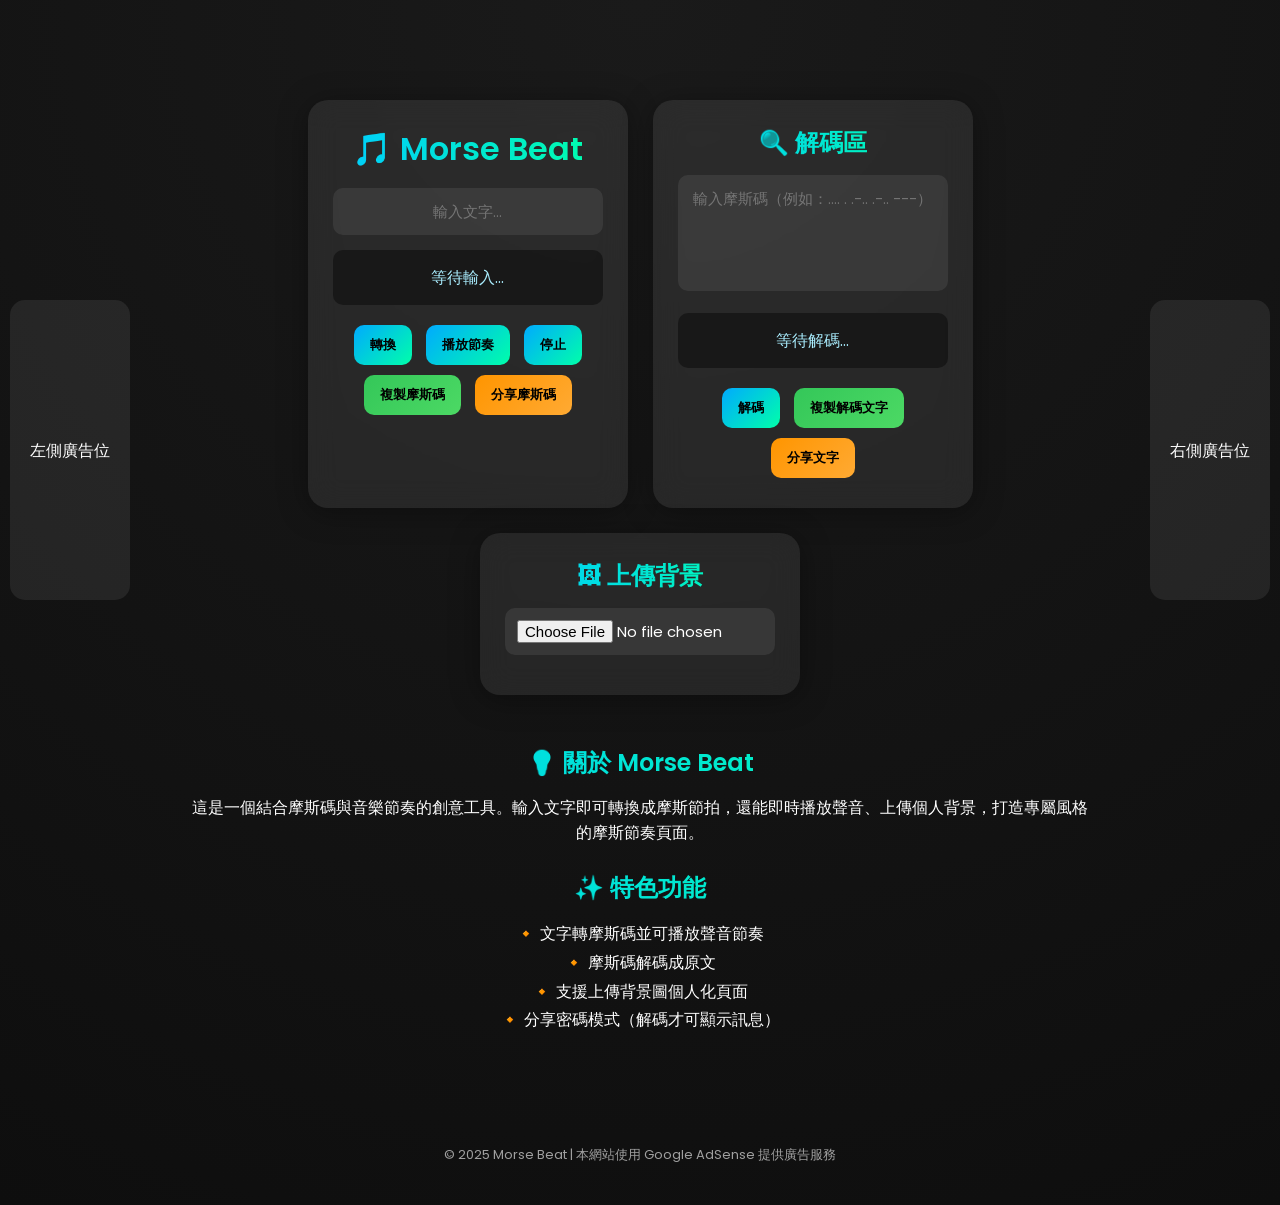
==== index.html @ 2b256ca4 "0026" ====
<!doctype html>
<html lang="zh-Hant">
<head>
<meta charset="utf-8">
<meta name="viewport" content="width=device-width, initial-scale=1">
<meta name="google-adsense-account" content="ca-pub-6741848109234929">
<title>Morse Beat｜摩斯節奏轉換器</title>

<!-- 社群分享預覽 -->
<meta property="og:title" content="Morse Beat｜摩斯節奏轉換器">
<meta property="og:description" content="將文字轉換成摩斯碼節奏，播放聲音並分享密碼訊息">
<meta property="og:url" content="https://morseonline.org/">
<meta property="og:type" content="website">

<!-- AdSense -->
<script async src="https://pagead2.googlesyndication.com/pagead/js/adsbygoogle.js?client=ca-pub-6741848109234929"
  crossorigin="anonymous"></script>

<style>
@import url("https://fonts.googleapis.com/css2?family=Poppins:wght@400;500;600&display=swap");
*{box-sizing:border-box;font-family:"Poppins",sans-serif;margin:0;padding:0;}
body{
  background:radial-gradient(circle at top,#1a1a1a,#0e0e0e);
  color:#fff;
  min-height:100vh;
  display:flex;
  flex-direction:column;
  align-items:center;
  padding-top:80px;
  overflow-x:hidden;
}
.ad-top,.ad-bottom{width:100%;text-align:center;margin:10px 0;}
.ad-left,.ad-right{
  position:fixed; top:50%; transform:translateY(-50%);
  width:120px; height:300px; text-align:center;
  background:rgba(255,255,255,0.08);
  border-radius:15px; display:flex;
  align-items:center; justify-content:center; z-index:1;
}
.ad-left{left:10px;} .ad-right{right:10px;}
.ad-popup{display:none!important;}
.container{
  max-width:1000px;
  display:flex;
  flex-wrap:wrap;
  justify-content:center;
  gap:25px;
  z-index:2;
  position:relative;
}
.card{
  background:rgba(255,255,255,0.08);
  border-radius:20px;
  backdrop-filter:blur(15px);
  box-shadow:0 4px 30px rgba(0,0,0,0.35);
  padding:25px;
  width:320px;
  text-align:center;
  transition:all 0.3s ease;
}
.card:hover{transform:translateY(-5px);}
h1,h2{
  font-weight:600;
  background:linear-gradient(90deg,#00ccff,#00ffaa);
  -webkit-background-clip:text;
  -webkit-text-fill-color:transparent;
  margin-bottom:15px;
}
input,textarea{
  width:100%; padding:12px;
  border-radius:10px; border:none; outline:none;
  font-size:15px; margin-bottom:15px;
  background:rgba(255,255,255,0.08); color:#fff;
  text-align:center; resize:none;
}
.output{
  background:rgba(0,0,0,0.4);
  border-radius:10px;
  padding:15px;
  min-height:50px;
  color:#aef;
  font-size:16px;
  margin-bottom:15px;
  word-break:break-word;
}
button{
  background:linear-gradient(135deg,#00aaff,#00ffaa);
  border:none; border-radius:10px;
  padding:10px 16px; color:#000; font-weight:600;
  margin:5px; cursor:pointer; transition:all .2s ease;
}
button:hover{transform:scale(1.05);}
.copy-btn { background: linear-gradient(135deg,#34C759,#4cd964);}
.copy-btn:hover{background: linear-gradient(135deg,#28a745,#34c759);}
.share-btn { background: linear-gradient(135deg,#ff9500,#ffaa33);}
.share-btn:hover{background: linear-gradient(135deg,#cc7a00,#ff9500);}
.flash { animation: flash 0.2s ease; }
@keyframes flash {0%{background-color:#00ffaa33;}100%{background-color:transparent;}}
.toast{
  position:fixed; bottom:60px; left:50%;
  transform:translateX(-50%) translateY(30px);
  background:rgba(255,255,255,0.15);
  border:1px solid rgba(255,255,255,0.1);
  backdrop-filter:blur(15px);
  color:#fff; padding:12px 25px;
  border-radius:25px; opacity:0; transition:all .4s ease; font-size:15px;
}
.toast.show{opacity:1; transform:translateX(-50%) translateY(0);}
.upload-card img{width:100%; margin-top:10px; border-radius:12px; display:none;}
@media(max-width:767px){.ad-left,.ad-right{display:none;}.card{width:90%;}.upload-card{order:-1;}}
@media(min-width:768px){.upload-card{order:3;}}
footer{font-size:13px;opacity:0.6;margin:40px 0;}

/* 分享彈窗 */
.modal {
  display: none; 
  position: fixed; 
  z-index: 9999; 
  left: 0; top: 0; 
  width: 100%; height: 100%; 
  overflow: auto; 
  background-color: rgba(0,0,0,0.6);
}
.modal-content {
  background: rgba(255,255,255,0.1);
  backdrop-filter: blur(15px);
  margin: 15% auto; 
  padding: 20px; 
  border-radius: 15px;
  width: 90%; max-width: 400px; 
  text-align: center; 
  color: #fff;
}
.modal-content button {
  margin: 10px 5px;
  padding: 10px 15px;
  border: none;
  border-radius: 10px;
  font-weight: 600;
  cursor: pointer;
}
#modalDecodeBtn { background: linear-gradient(135deg,#ff9500,#ffaa33); color:#000;}
#modalDecodeBtn:hover { background: linear-gradient(135deg,#cc7a00,#ff9500);}
#modalCloseBtn { background: linear-gradient(135deg,#aaa,#888); color:#000;}
#modalCloseBtn:hover { background: linear-gradient(135deg,#888,#555);}
</style>
</head>

<body>

<!-- 上方廣告 -->
<div class="ad-top">
  <ins class="adsbygoogle"
    style="display:block"
    data-ad-client="ca-pub-6741848109234929"
    data-ad-slot="1111111111"
    data-ad-format="auto"
    data-full-width-responsive="true"></ins>
</div>

<!-- 左右廣告 -->
<div class="ad-left">左側廣告位</div>
<div class="ad-right">右側廣告位</div>

<div class="container">

  <!-- 編碼區 -->
  <div class="card">
    <h1>🎵 Morse Beat</h1>
    <input type="text" id="textInput" placeholder="輸入文字..." />
    <div class="output" id="morseOutput">等待輸入...</div>
    <div>
      <button id="convertBtn">轉換</button>
      <button id="playBtn">播放節奏</button>
      <button id="stopBtn">停止</button>
      <button class="copy-btn" onclick="copyText('morseOutput')">複製摩斯碼</button>
      <button class="share-btn" onclick="shareText('morseOutput')">分享摩斯碼</button>
    </div>
  </div>

  <!-- 解碼區 -->
  <div class="card">
    <h2>🔍 解碼區</h2>
    <textarea id="decodeInput" rows="4" placeholder="輸入摩斯碼（例如：.... . .-.. .-.. ---）"></textarea>
    <div class="output" id="decodeOutput">等待解碼...</div>
    <div>
      <button id="decodeBtn">解碼</button>
      <button class="copy-btn" onclick="copyText('decodeOutput')">複製解碼文字</button>
      <button class="share-btn" onclick="shareText('decodeOutput')">分享文字</button>
    </div>
  </div>

  <!-- 上傳背景 -->
  <div class="card upload-card">
    <h2>🖼 上傳背景</h2>
    <input type="file" id="bgInput" accept="image/*" />
    <img id="preview">
  </div>

</div>

<section style="max-width:900px;text-align:center;margin:50px 20px;">
  <h2>💡 關於 Morse Beat</h2>
  <p>這是一個結合摩斯碼與音樂節奏的創意工具。輸入文字即可轉換成摩斯節拍，還能即時播放聲音、上傳個人背景，打造專屬風格的摩斯節奏頁面。</p>
  <br>
  <h2>✨ 特色功能</h2>
  <ul style="list-style:none;line-height:1.8;">
    <li>🔸 文字轉摩斯碼並可播放聲音節奏</li>
    <li>🔸 摩斯碼解碼成原文</li>
    <li>🔸 支援上傳背景圖個人化頁面</li>
    <li>🔸 分享密碼模式（解碼才可顯示訊息）</li>
  </ul>
</section>

<!-- 下方廣告 -->
<div class="ad-bottom">
  <ins class="adsbygoogle"
    style="display:block"
    data-ad-client="ca-pub-6741848109234929"
    data-ad-slot="2222222222"
    data-ad-format="auto"
    data-full-width-responsive="true"></ins>
</div>

<footer>© 2025 Morse Beat | 本網站使用 Google AdSense 提供廣告服務</footer>
<div id="toast" class="toast">✅ 已複製！</div>

<!-- 分享彈窗 -->
<div id="shareModal" class="modal">
  <div class="modal-content">
    <h2>📩 你收到了一則訊息！</h2>
    <p id="modalMessage">（摩斯碼訊息）</p>
    <button id="modalDecodeBtn">🔓 解碼訊息</button>
    <button id="modalCloseBtn">❌ 關閉</button>
  </div>
</div>

<script>
// ===== 摩斯碼邏輯 =====
const MORSE={A:".-",B:"-...",C:"-.-.",D:"-..",E:".",F:"..-.",G:"--.",H:"....",
I:"..",J:".---",K:"-.-",L:".-..",M:"--",N:"-.",O:"---",
P:".--.",Q:"--.-",R:".-.",S:"...",T:"-",U:"..-",V:"...-",W:".--",
X:"-..-",Y:"-.--",Z:"--..",
"1":".----","2":"..---","3":"...--","4":"....-","5":".....",
"6":"-....","7":"--...","8":"---..","9":"----.","0":"-----"," ":"/"};
const REVERSE=Object.fromEntries(Object.entries(MORSE).map(([k,v])=>[v,k]));

const textInput=document.getElementById("textInput"),
morseOutput=document.getElementById("morseOutput"),
convertBtn=document.getElementById("convertBtn"),
playBtn=document.getElementById("playBtn"),
stopBtn=document.getElementById("stopBtn"),
decodeInput=document.getElementById("decodeInput"),
decodeOutput=document.getElementById("decodeOutput"),
decodeBtn=document.getElementById("decodeBtn");

let audioCtx,playing=false;
function textToMorse(t){return t.toUpperCase().split("").map(c=>MORSE[c]||"").join(" ");}

function morseToText(m){
  return m.split(" / ").map(w=>w.split(" ").map(s=>REVERSE[s]||"").join("")).join(" ");
}

convertBtn.onclick=()=>{morseOutput.textContent=textToMorse(textInput.value.trim())||"（無效輸入）";};
decodeBtn.onclick=()=>{decodeOutput.textContent=morseToText(decodeInput.value.trim())||"（無效摩斯碼）";};

function playMorse(m){
  if(!m||playing)return;playing=true;
  audioCtx=new(window.AudioContext||window.webkitAudioContext)();
  const unit=0.15;let time=audioCtx.currentTime;
  m.split("").forEach(s=>{
    if(s==="."){beep(time,unit);flash();time+=unit*2;}
    else if(s==="-"){beep(time,unit*3);flash();time+=unit*4;}
    else if(s===" ")time+=unit*2;
    else if(s==="/")time+=unit*6;
  });
  setTimeout(()=>playing=false,(time-audioCtx.currentTime)*1000);
}
function beep(start,d){const o=audioCtx.createOscillator(),g=audioCtx.createGain();
  o.type="sine";o.frequency.setValueAtTime(600,audioCtx.currentTime);
  o.connect(g);g.connect(audioCtx.destination);
  o.start(start);o.stop(start+d);}
function flash(){morseOutput.classList.add("flash");setTimeout(()=>morseOutput.classList.remove("flash"),100);}

playBtn.onclick=()=>{const m=morseOutput.textContent.trim();if(m&&m!=="等待輸入...")playMorse(m);};
stopBtn.onclick=()=>{if(audioCtx)audioCtx.close();playing=false;};

// ===== 複製與分享（直接傳摩斯碼網址） =====
function copyText(id) {
  const t=document.getElementById(id).textContent.trim();
  if(!t||t.startsWith("等待"))return;
  navigator.clipboard.writeText(t);
  showToast("✅ 已複製！");
}

function shareText(id){
  const t=document.getElementById(id).textContent.trim();
  if(!t||t.startsWith("等待"))return;
  const url=location.origin+location.pathname+"?share="+encodeURIComponent(t);
  if(navigator.share){
    navigator.share({title:"Morse Beat",text:"🔒 你收到一段摩斯密碼",url});
  } else {
    prompt("複製這個驚喜連結：",url);
    showToast("🔗 已生成驚喜連結！");
  }
}

function showToast(msg){
  const toast=document.getElementById("toast");
  toast.textContent=msg;
  toast.classList.add("show");
  setTimeout(()=>toast.classList.remove("show"),1500);
}

// ===== 背景預覽 =====
document.getElementById("bgInput").addEventListener("change",e=>{
  const file=e.target.files[0];
  if(!file)return;
  const reader=new FileReader();
  reader.onload=ev=>{
    const img=document.getElementById("preview");
    img.src=ev.target.result;
    img.style.display="block";
  };
  reader.readAsDataURL(file);
});

// ===== URL 參數自動解碼（分享模式彈窗） =====
const params=new URLSearchParams(window.location.search);
if(params.has("share")){
  const shared=params.get("share");
  const modal=document.getElementById("shareModal");
  const modalMsg=document.getElementById("modalMessage");
  const modalDecodeBtn=document.getElementById("modalDecodeBtn");
  const modalCloseBtn=document.getElementById("modalCloseBtn");

  modalMsg.textContent="（你收到一段摩斯碼訊息）";
  modal.style.display="block";

  modalDecodeBtn.onclick=()=>{
    modalMsg.textContent=morseToText(shared)||"（無效摩斯碼）";
    modalDecodeBtn.style.display="none";
  };

  modalCloseBtn.onclick=()=>{ modal.style.display="none"; };
  window.onclick=(e)=>{ if(e.target==modal) modal.style.display="none"; };
}
</script>
</body>
</html>
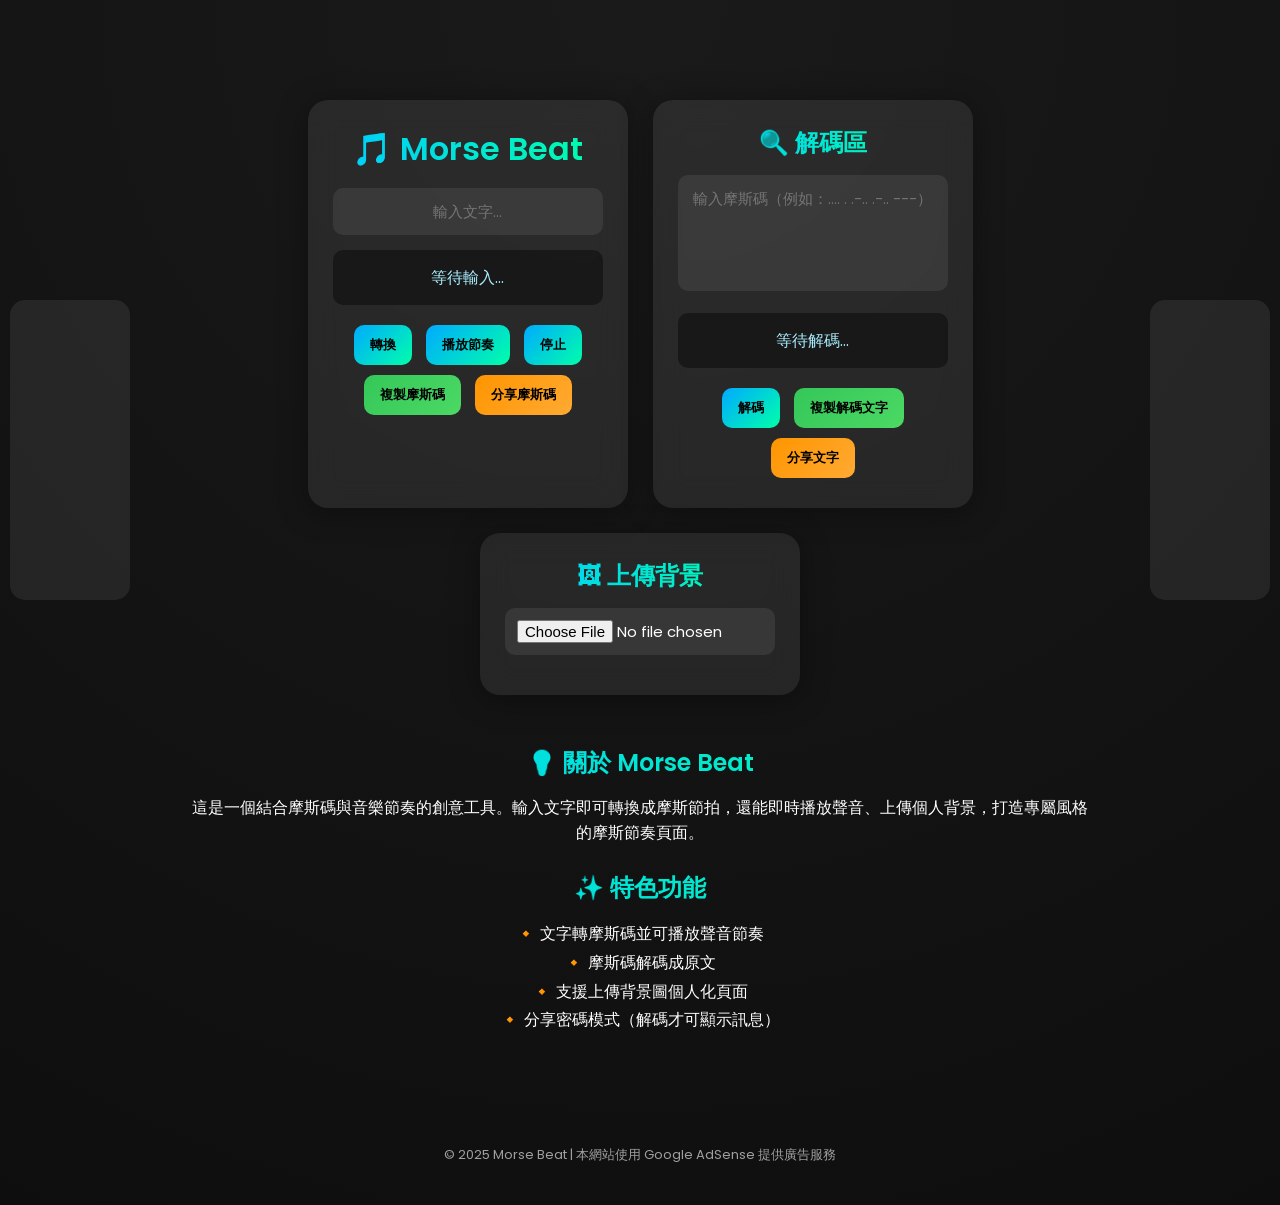
==== commit d96f13f4: "0027" ====
--- a/index.html
+++ b/index.html
@@ -159,8 +159,20 @@
 </div>
 
 <!-- 左右廣告 -->
-<div class="ad-left">左側廣告位</div>
-<div class="ad-right">右側廣告位</div>
+<div class="ad-left">
+  <ins class="adsbygoogle"
+    style="display:inline-block;width:120px;height:300px"
+    data-ad-client="ca-pub-6741848109234929"
+    data-ad-slot="3333333333"></ins>
+</div>
+
+<!-- 右側廣告 -->
+<div class="ad-right">
+  <ins class="adsbygoogle"
+    style="display:inline-block;width:120px;height:300px"
+    data-ad-client="ca-pub-6741848109234929"
+    data-ad-slot="4444444444"></ins>
+</div>
 
 <div class="container">
 
@@ -345,6 +357,9 @@
   modalCloseBtn.onclick=()=>{ modal.style.display="none"; };
   window.onclick=(e)=>{ if(e.target==modal) modal.style.display="none"; };
 }
+/*adsence reset*/
+(adsbygoogle = window.adsbygoogle || []).push({});
+
 </script>
 </body>
 </html>
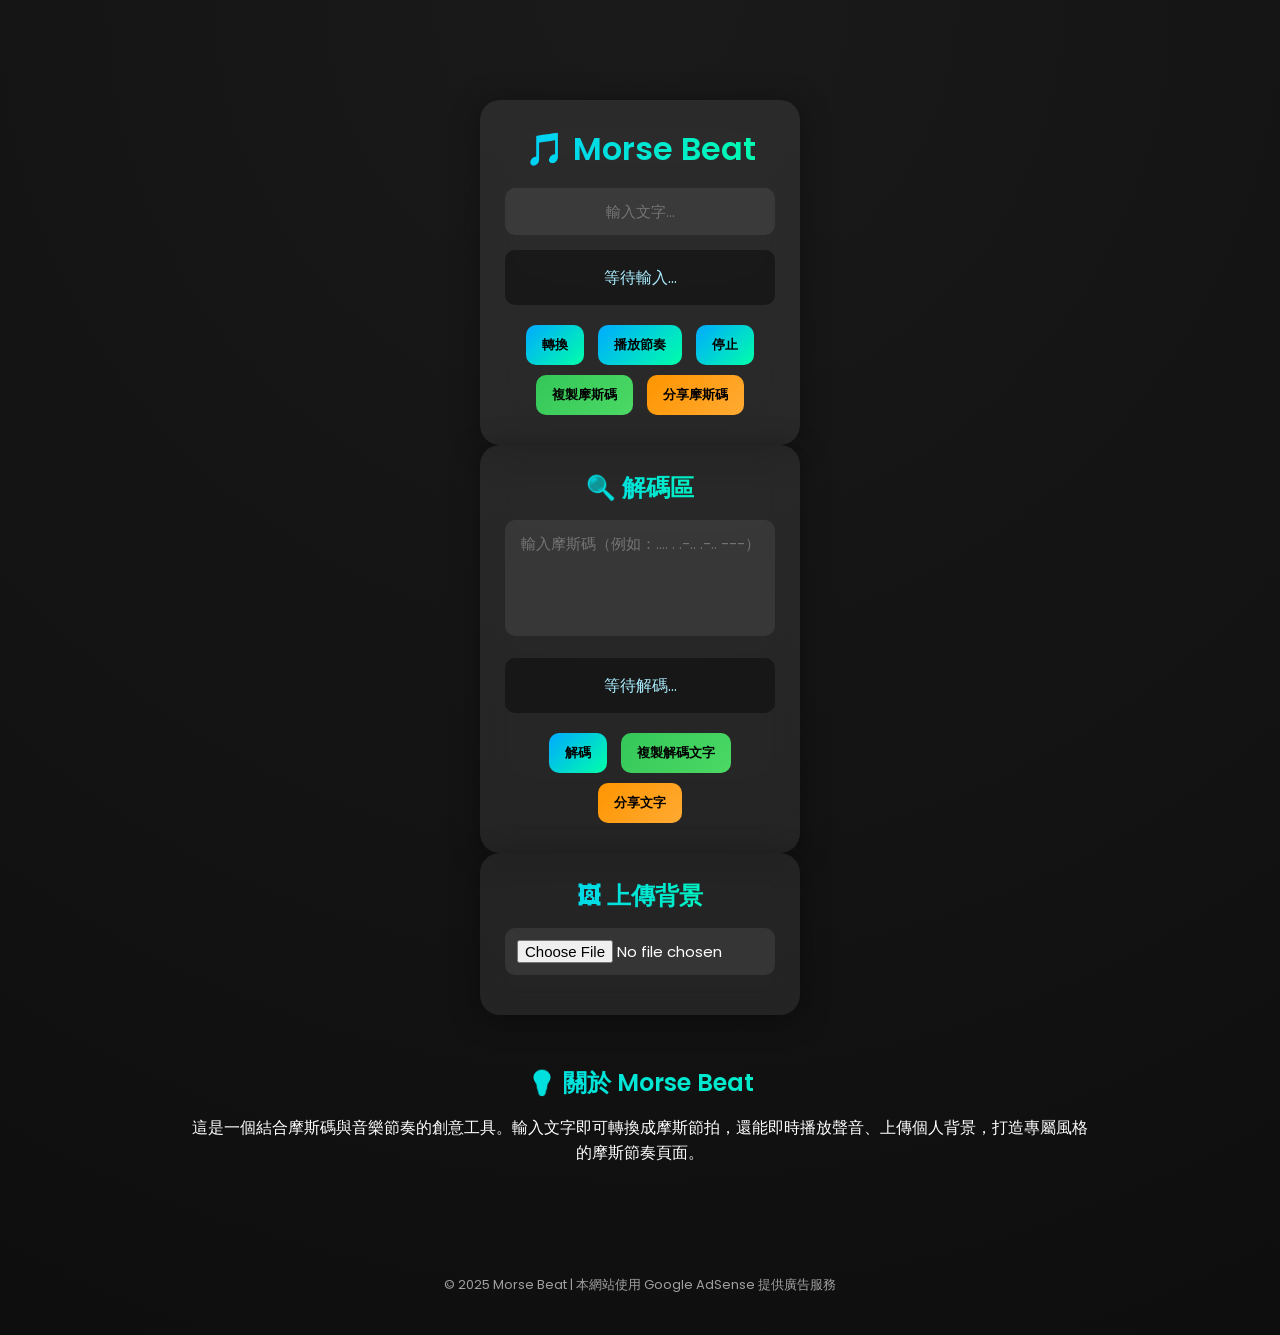
==== commit 75ef155c: "0028" ====
--- a/index.html
+++ b/index.html
@@ -20,7 +20,7 @@
 @import url("https://fonts.googleapis.com/css2?family=Poppins:wght@400;500;600&display=swap");
 *{box-sizing:border-box;font-family:"Poppins",sans-serif;margin:0;padding:0;}
 body{
-  background:radial-gradient(circle at top,#1a1a1a,#0e0e0e);
+  background: radial-gradient(circle at top,#1a1a1a,#0e0e0e);
   color:#fff;
   min-height:100vh;
   display:flex;
@@ -28,25 +28,15 @@
   align-items:center;
   padding-top:80px;
   overflow-x:hidden;
+  background-size: cover;
+  background-position: center;
+  transition: background 0.5s ease;
 }
 .ad-top,.ad-bottom{width:100%;text-align:center;margin:10px 0;}
 .ad-left,.ad-right{
   position:fixed; top:50%; transform:translateY(-50%);
   width:120px; height:300px; text-align:center;
-  background:rgba(255,255,255,0.08);
-  border-radius:15px; display:flex;
-  align-items:center; justify-content:center; z-index:1;
-}
-.ad-left{left:10px;} .ad-right{right:10px;}
-.ad-popup{display:none!important;}
-.container{
-  max-width:1000px;
-  display:flex;
-  flex-wrap:wrap;
-  justify-content:center;
-  gap:25px;
-  z-index:2;
-  position:relative;
+  z-index:1;
 }
 .card{
   background:rgba(255,255,255,0.08);
@@ -57,6 +47,7 @@
   width:320px;
   text-align:center;
   transition:all 0.3s ease;
+  z-index:2;
 }
 .card:hover{transform:translateY(-5px);}
 h1,h2{
@@ -107,42 +98,17 @@
 }
 .toast.show{opacity:1; transform:translateX(-50%) translateY(0);}
 .upload-card img{width:100%; margin-top:10px; border-radius:12px; display:none;}
+.modal{
+  position:fixed; top:0; left:0; width:100%; height:100%;
+  background:rgba(0,0,0,0.7); display:flex; justify-content:center; align-items:center;
+  z-index:999; display:none;
+}
+.modal-content{
+  background:#111; padding:30px; border-radius:20px; text-align:center; width:90%; max-width:400px;
+}
 @media(max-width:767px){.ad-left,.ad-right{display:none;}.card{width:90%;}.upload-card{order:-1;}}
 @media(min-width:768px){.upload-card{order:3;}}
 footer{font-size:13px;opacity:0.6;margin:40px 0;}
-
-/* 分享彈窗 */
-.modal {
-  display: none; 
-  position: fixed; 
-  z-index: 9999; 
-  left: 0; top: 0; 
-  width: 100%; height: 100%; 
-  overflow: auto; 
-  background-color: rgba(0,0,0,0.6);
-}
-.modal-content {
-  background: rgba(255,255,255,0.1);
-  backdrop-filter: blur(15px);
-  margin: 15% auto; 
-  padding: 20px; 
-  border-radius: 15px;
-  width: 90%; max-width: 400px; 
-  text-align: center; 
-  color: #fff;
-}
-.modal-content button {
-  margin: 10px 5px;
-  padding: 10px 15px;
-  border: none;
-  border-radius: 10px;
-  font-weight: 600;
-  cursor: pointer;
-}
-#modalDecodeBtn { background: linear-gradient(135deg,#ff9500,#ffaa33); color:#000;}
-#modalDecodeBtn:hover { background: linear-gradient(135deg,#cc7a00,#ff9500);}
-#modalCloseBtn { background: linear-gradient(135deg,#aaa,#888); color:#000;}
-#modalCloseBtn:hover { background: linear-gradient(135deg,#888,#555);}
 </style>
 </head>
 
@@ -165,8 +131,6 @@
     data-ad-client="ca-pub-6741848109234929"
     data-ad-slot="3333333333"></ins>
 </div>
-
-<!-- 右側廣告 -->
 <div class="ad-right">
   <ins class="adsbygoogle"
     style="display:inline-block;width:120px;height:300px"
@@ -214,14 +178,6 @@
 <section style="max-width:900px;text-align:center;margin:50px 20px;">
   <h2>💡 關於 Morse Beat</h2>
   <p>這是一個結合摩斯碼與音樂節奏的創意工具。輸入文字即可轉換成摩斯節拍，還能即時播放聲音、上傳個人背景，打造專屬風格的摩斯節奏頁面。</p>
-  <br>
-  <h2>✨ 特色功能</h2>
-  <ul style="list-style:none;line-height:1.8;">
-    <li>🔸 文字轉摩斯碼並可播放聲音節奏</li>
-    <li>🔸 摩斯碼解碼成原文</li>
-    <li>🔸 支援上傳背景圖個人化頁面</li>
-    <li>🔸 分享密碼模式（解碼才可顯示訊息）</li>
-  </ul>
 </section>
 
 <!-- 下方廣告 -->
@@ -237,13 +193,12 @@
 <footer>© 2025 Morse Beat | 本網站使用 Google AdSense 提供廣告服務</footer>
 <div id="toast" class="toast">✅ 已複製！</div>
 
-<!-- 分享彈窗 -->
+<!-- 分享解碼 Modal -->
 <div id="shareModal" class="modal">
   <div class="modal-content">
-    <h2>📩 你收到了一則訊息！</h2>
-    <p id="modalMessage">（摩斯碼訊息）</p>
-    <button id="modalDecodeBtn">🔓 解碼訊息</button>
-    <button id="modalCloseBtn">❌ 關閉</button>
+    <p>📩 你收到了一段訊息！</p>
+    <button id="modalDecodeBtn">解碼顯示內容</button>
+    <div id="modalDecodedOutput" class="output" style="margin-top:15px;">等待解碼...</div>
   </div>
 </div>
 
@@ -268,10 +223,7 @@
 
 let audioCtx,playing=false;
 function textToMorse(t){return t.toUpperCase().split("").map(c=>MORSE[c]||"").join(" ");}
-
-function morseToText(m){
-  return m.split(" / ").map(w=>w.split(" ").map(s=>REVERSE[s]||"").join("")).join(" ");
-}
+function morseToText(m){return m.split(" / ").map(w=>w.split(" ").map(s=>REVERSE[s]||"").join("")).join(" ");}
 
 convertBtn.onclick=()=>{morseOutput.textContent=textToMorse(textInput.value.trim())||"（無效輸入）";};
 decodeBtn.onclick=()=>{decodeOutput.textContent=morseToText(decodeInput.value.trim())||"（無效摩斯碼）";};
@@ -297,8 +249,8 @@
 playBtn.onclick=()=>{const m=morseOutput.textContent.trim();if(m&&m!=="等待輸入...")playMorse(m);};
 stopBtn.onclick=()=>{if(audioCtx)audioCtx.close();playing=false;};
 
-// ===== 複製與分享（直接傳摩斯碼網址） =====
-function copyText(id) {
+// ===== 複製與分享 =====
+function copyText(id){
   const t=document.getElementById(id).textContent.trim();
   if(!t||t.startsWith("等待"))return;
   navigator.clipboard.writeText(t);
@@ -310,9 +262,9 @@
   if(!t||t.startsWith("等待"))return;
   const url=location.origin+location.pathname+"?share="+encodeURIComponent(t);
   if(navigator.share){
-    navigator.share({title:"Morse Beat",text:"🔒 你收到一段摩斯密碼",url});
-  } else {
-    prompt("複製這個驚喜連結：",url);
+    navigator.share({title:"Morse Beat", text:"🔒 你收到一段摩斯密碼", url});
+  }else{
+    prompt("複製這個驚喜連結：", url);
     showToast("🔗 已生成驚喜連結！");
   }
 }
@@ -325,42 +277,30 @@
 }
 
 // ===== 背景預覽 =====
-document.getElementById("bgInput").addEventListener("change",e=>{
+document.getElementById("bgInput").addEventListener("change", e=>{
   const file=e.target.files[0];
   if(!file)return;
   const reader=new FileReader();
   reader.onload=ev=>{
-    const img=document.getElementById("preview");
-    img.src=ev.target.result;
-    img.style.display="block";
+    document.body.style.backgroundImage=`url(${ev.target.result})`;
   };
   reader.readAsDataURL(file);
 });
 
-// ===== URL 參數自動解碼（分享模式彈窗） =====
+// ===== URL 參數分享解碼 Modal =====
 const params=new URLSearchParams(window.location.search);
 if(params.has("share")){
   const shared=params.get("share");
   const modal=document.getElementById("shareModal");
-  const modalMsg=document.getElementById("modalMessage");
-  const modalDecodeBtn=document.getElementById("modalDecodeBtn");
-  const modalCloseBtn=document.getElementById("modalCloseBtn");
-
-  modalMsg.textContent="（你收到一段摩斯碼訊息）";
-  modal.style.display="block";
-
-  modalDecodeBtn.onclick=()=>{
-    modalMsg.textContent=morseToText(shared)||"（無效摩斯碼）";
-    modalDecodeBtn.style.display="none";
+  modal.style.display="flex";
+  const modalDecoded=document.getElementById("modalDecodedOutput");
+  const btn=document.getElementById("modalDecodeBtn");
+  btn.onclick=()=>{
+    modalDecoded.textContent=morseToText(shared)||"（無效摩斯碼）";
+    btn.disabled=true;
   };
-
-  modalCloseBtn.onclick=()=>{ modal.style.display="none"; };
-  window.onclick=(e)=>{ if(e.target==modal) modal.style.display="none"; };
-}
-/*adsence reset*/
-(adsbygoogle = window.adsbygoogle || []).push({});
-
+}
 </script>
+<script>(adsbygoogle = window.adsbygoogle || []).push({});</script>
 </body>
 </html>
-
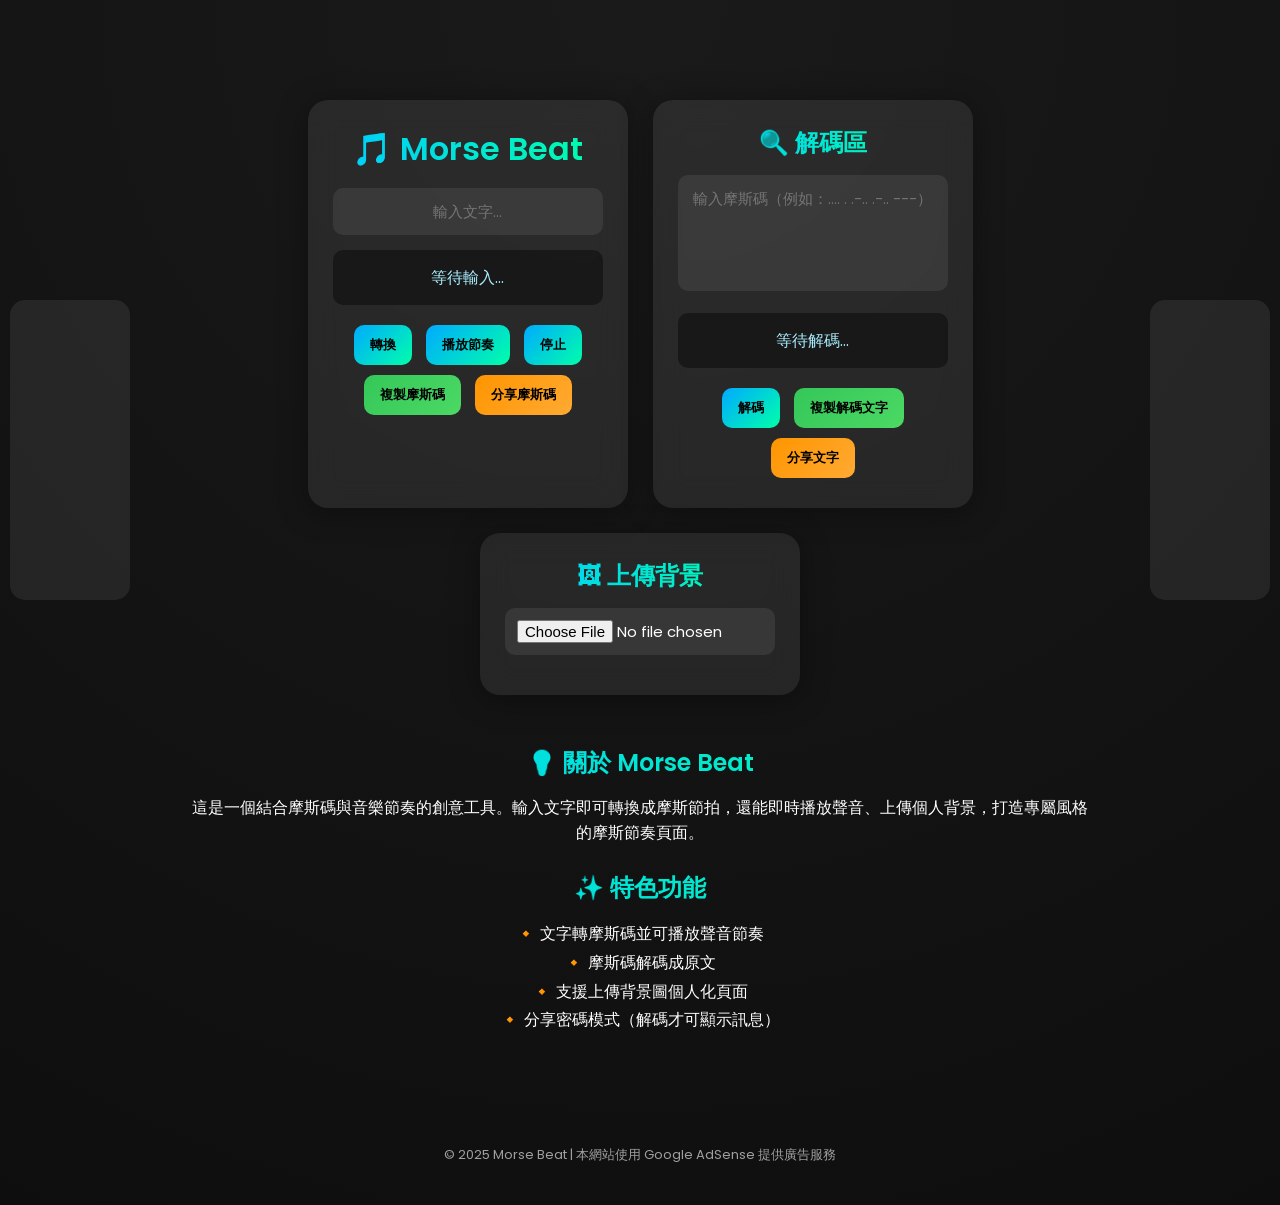
==== commit cfe29d55: "0029" ====
--- a/index.html
+++ b/index.html
@@ -13,14 +13,13 @@
 <meta property="og:type" content="website">
 
 <!-- AdSense -->
-<script async src="https://pagead2.googlesyndication.com/pagead/js/adsbygoogle.js?client=ca-pub-6741848109234929"
-  crossorigin="anonymous"></script>
+<script async src="https://pagead2.googlesyndication.com/pagead/js/adsbygoogle.js?client=ca-pub-6741848109234929" crossorigin="anonymous"></script>
 
 <style>
 @import url("https://fonts.googleapis.com/css2?family=Poppins:wght@400;500;600&display=swap");
 *{box-sizing:border-box;font-family:"Poppins",sans-serif;margin:0;padding:0;}
 body{
-  background: radial-gradient(circle at top,#1a1a1a,#0e0e0e);
+  background:radial-gradient(circle at top,#1a1a1a,#0e0e0e);
   color:#fff;
   min-height:100vh;
   display:flex;
@@ -28,15 +27,25 @@
   align-items:center;
   padding-top:80px;
   overflow-x:hidden;
-  background-size: cover;
-  background-position: center;
-  transition: background 0.5s ease;
 }
 .ad-top,.ad-bottom{width:100%;text-align:center;margin:10px 0;}
 .ad-left,.ad-right{
   position:fixed; top:50%; transform:translateY(-50%);
   width:120px; height:300px; text-align:center;
-  z-index:1;
+  background:rgba(255,255,255,0.08);
+  border-radius:15px; display:flex;
+  align-items:center; justify-content:center; z-index:1;
+}
+.ad-left{left:10px;} .ad-right{right:10px;}
+.ad-popup{display:none!important;}
+.container{
+  max-width:1000px;
+  display:flex;
+  flex-wrap:wrap;
+  justify-content:center;
+  gap:25px;
+  z-index:2;
+  position:relative;
 }
 .card{
   background:rgba(255,255,255,0.08);
@@ -47,7 +56,6 @@
   width:320px;
   text-align:center;
   transition:all 0.3s ease;
-  z-index:2;
 }
 .card:hover{transform:translateY(-5px);}
 h1,h2{
@@ -98,17 +106,13 @@
 }
 .toast.show{opacity:1; transform:translateX(-50%) translateY(0);}
 .upload-card img{width:100%; margin-top:10px; border-radius:12px; display:none;}
-.modal{
-  position:fixed; top:0; left:0; width:100%; height:100%;
-  background:rgba(0,0,0,0.7); display:flex; justify-content:center; align-items:center;
-  z-index:999; display:none;
-}
-.modal-content{
-  background:#111; padding:30px; border-radius:20px; text-align:center; width:90%; max-width:400px;
-}
 @media(max-width:767px){.ad-left,.ad-right{display:none;}.card{width:90%;}.upload-card{order:-1;}}
 @media(min-width:768px){.upload-card{order:3;}}
 footer{font-size:13px;opacity:0.6;margin:40px 0;}
+/* Modal */
+#shareModal{display:none;position:fixed;top:0;left:0;width:100%;height:100%;background:rgba(0,0,0,0.75);z-index:9999;justify-content:center;align-items:center;}
+#shareModal .modalContent{background:rgba(255,255,255,0.1);backdrop-filter:blur(15px);padding:30px;border-radius:20px;text-align:center;max-width:400px;width:90%;}
+#shareModal button{margin-top:10px;cursor:pointer;}
 </style>
 </head>
 
@@ -178,6 +182,14 @@
 <section style="max-width:900px;text-align:center;margin:50px 20px;">
   <h2>💡 關於 Morse Beat</h2>
   <p>這是一個結合摩斯碼與音樂節奏的創意工具。輸入文字即可轉換成摩斯節拍，還能即時播放聲音、上傳個人背景，打造專屬風格的摩斯節奏頁面。</p>
+  <br>
+  <h2>✨ 特色功能</h2>
+  <ul style="list-style:none;line-height:1.8;">
+    <li>🔸 文字轉摩斯碼並可播放聲音節奏</li>
+    <li>🔸 摩斯碼解碼成原文</li>
+    <li>🔸 支援上傳背景圖個人化頁面</li>
+    <li>🔸 分享密碼模式（解碼才可顯示訊息）</li>
+  </ul>
 </section>
 
 <!-- 下方廣告 -->
@@ -193,12 +205,14 @@
 <footer>© 2025 Morse Beat | 本網站使用 Google AdSense 提供廣告服務</footer>
 <div id="toast" class="toast">✅ 已複製！</div>
 
-<!-- 分享解碼 Modal -->
-<div id="shareModal" class="modal">
-  <div class="modal-content">
-    <p>📩 你收到了一段訊息！</p>
-    <button id="modalDecodeBtn">解碼顯示內容</button>
-    <div id="modalDecodedOutput" class="output" style="margin-top:15px;">等待解碼...</div>
+<!-- 分享 Modal -->
+<div id="shareModal">
+  <div class="modalContent">
+    <h2>📩 你收到一則訊息</h2>
+    <p id="modalMorse" style="word-break:break-word;color:#aef;margin:20px 0;">🔒 摩斯碼訊息</p>
+    <button id="decodeModalBtn" style="background:linear-gradient(135deg,#00aaff,#00ffaa);color:#000;font-weight:600;padding:10px 20px;border:none;border-radius:10px;">解碼</button>
+    <div id="modalDecoded" style="margin-top:15px;color:#fff;font-weight:600;"></div>
+    <button onclick="closeModal()" style="margin-top:20px;background:linear-gradient(135deg,#ff9500,#ffaa33);border:none;border-radius:10px;padding:8px 16px;color:#000;">關閉</button>
   </div>
 </div>
 
@@ -209,7 +223,7 @@
 P:".--.",Q:"--.-",R:".-.",S:"...",T:"-",U:"..-",V:"...-",W:".--",
 X:"-..-",Y:"-.--",Z:"--..",
 "1":".----","2":"..---","3":"...--","4":"....-","5":".....",
-"6":"-....","7":"--...","8":"---..","9":"----.","0":"-----"," ":"/"};
+"6":"-....","7":"--...","8":"---..","9":"----.","0":"-----"," ":"/"}; 
 const REVERSE=Object.fromEntries(Object.entries(MORSE).map(([k,v])=>[v,k]));
 
 const textInput=document.getElementById("textInput"),
@@ -245,62 +259,48 @@
   o.connect(g);g.connect(audioCtx.destination);
   o.start(start);o.stop(start+d);}
 function flash(){morseOutput.classList.add("flash");setTimeout(()=>morseOutput.classList.remove("flash"),100);}
-
 playBtn.onclick=()=>{const m=morseOutput.textContent.trim();if(m&&m!=="等待輸入...")playMorse(m);};
 stopBtn.onclick=()=>{if(audioCtx)audioCtx.close();playing=false;};
 
 // ===== 複製與分享 =====
-function copyText(id){
-  const t=document.getElementById(id).textContent.trim();
-  if(!t||t.startsWith("等待"))return;
-  navigator.clipboard.writeText(t);
-  showToast("✅ 已複製！");
-}
-
+function copyText(id){const t=document.getElementById(id).textContent.trim();if(!t||t.startsWith("等待"))return;navigator.clipboard.writeText(t);showToast("✅ 已複製！");}
 function shareText(id){
   const t=document.getElementById(id).textContent.trim();
   if(!t||t.startsWith("等待"))return;
-  const url=location.origin+location.pathname+"?share="+encodeURIComponent(t);
+  const url = location.origin + location.pathname + "?share=" + encodeURIComponent(t);
   if(navigator.share){
-    navigator.share({title:"Morse Beat", text:"🔒 你收到一段摩斯密碼", url});
-  }else{
-    prompt("複製這個驚喜連結：", url);
+    navigator.share({title:"Morse Beat",text:"🔒 你收到一段摩斯密碼",url});
+  } else {
+    prompt("複製這個驚喜連結：",url);
     showToast("🔗 已生成驚喜連結！");
   }
 }
 
-function showToast(msg){
-  const toast=document.getElementById("toast");
-  toast.textContent=msg;
-  toast.classList.add("show");
-  setTimeout(()=>toast.classList.remove("show"),1500);
-}
+// ===== Toast =====
+function showToast(msg){const toast=document.getElementById("toast");toast.textContent=msg;toast.classList.add("show");setTimeout(()=>toast.classList.remove("show"),1500);}
 
 // ===== 背景預覽 =====
-document.getElementById("bgInput").addEventListener("change", e=>{
-  const file=e.target.files[0];
-  if(!file)return;
+document.getElementById("bgInput").addEventListener("change",e=>{
+  const file=e.target.files[0];if(!file)return;
   const reader=new FileReader();
-  reader.onload=ev=>{
-    document.body.style.backgroundImage=`url(${ev.target.result})`;
-  };
+  reader.onload=ev=>{document.body.style.backgroundImage="url('"+ev.target.result+"')";document.body.style.backgroundSize="cover";document.body.style.backgroundPosition="center";};
   reader.readAsDataURL(file);
 });
 
-// ===== URL 參數分享解碼 Modal =====
-const params=new URLSearchParams(window.location.search);
+// ===== Modal =====
+function openModal(morse){document.getElementById("modalMorse").textContent=morse;document.getElementById("modalDecoded").textContent="";document.getElementById("shareModal").style.display="flex";}
+function closeModal(){document.getElementById("shareModal").style.display="none";}
+document.getElementById("decodeModalBtn").onclick = ()=>{
+  const morse = document.getElementById("modalMorse").textContent;
+  document.getElementById("modalDecoded").textContent = morseToText(morse) || "（無效摩斯碼）";
+}
+
+// ===== URL 自動解碼分享 =====
+const params = new URLSearchParams(window.location.search);
 if(params.has("share")){
-  const shared=params.get("share");
-  const modal=document.getElementById("shareModal");
-  modal.style.display="flex";
-  const modalDecoded=document.getElementById("modalDecodedOutput");
-  const btn=document.getElementById("modalDecodeBtn");
-  btn.onclick=()=>{
-    modalDecoded.textContent=morseToText(shared)||"（無效摩斯碼）";
-    btn.disabled=true;
-  };
+  const shared = params.get("share");
+  openModal(shared);
 }
 </script>
-<script>(adsbygoogle = window.adsbygoogle || []).push({});</script>
 </body>
 </html>
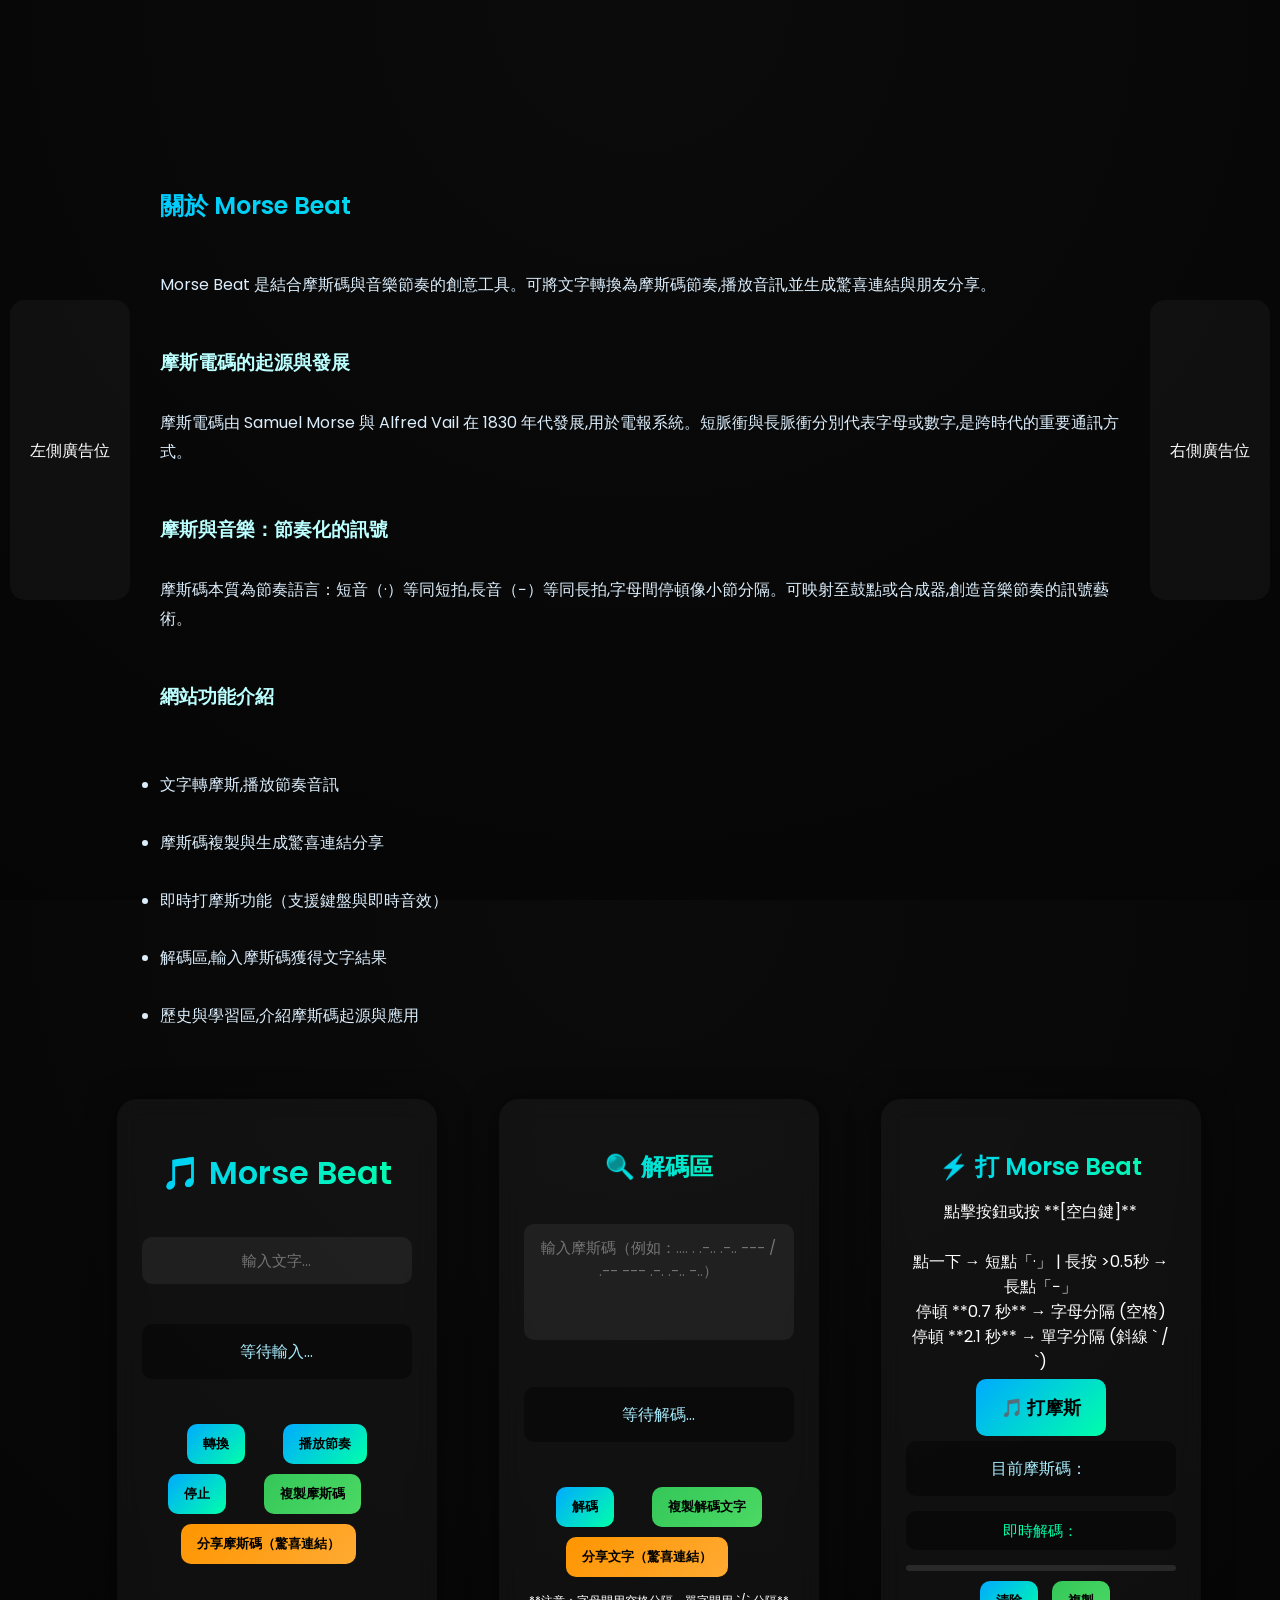
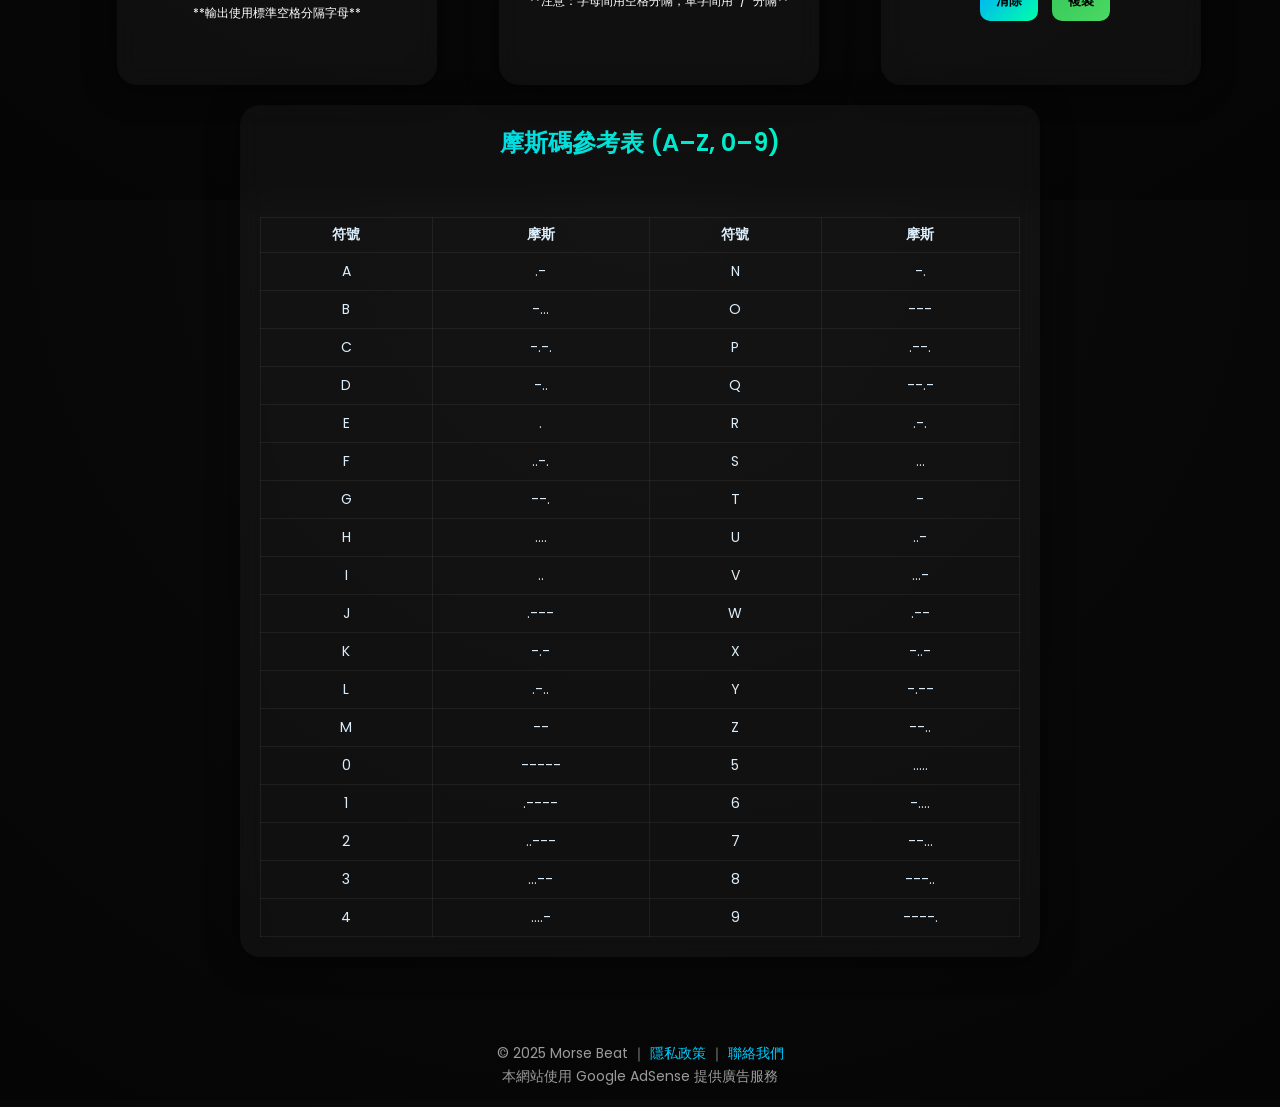
==== commit d6e47633: "0031" ====
--- a/index.html
+++ b/index.html
@@ -3,304 +3,576 @@
 <head>
 <meta charset="utf-8">
 <meta name="viewport" content="width=device-width, initial-scale=1">
-<meta name="google-adsense-account" content="ca-pub-6741848109234929">
-<title>Morse Beat｜摩斯節奏轉換器</title>
-
-<!-- 社群分享預覽 -->
-<meta property="og:title" content="Morse Beat｜摩斯節奏轉換器">
-<meta property="og:description" content="將文字轉換成摩斯碼節奏，播放聲音並分享密碼訊息">
-<meta property="og:url" content="https://morseonline.org/">
-<meta property="og:type" content="website">
-
-<!-- AdSense -->
+<meta name="description" content="Morse Beat：結合摩斯碼與音樂節奏的創意工具。輸入文字即可轉換成摩斯節拍，並可分享為驚喜連結（需按解碼才能顯示內容）。">
+<meta name="keywords" content="摩斯碼,Morse code,摩斯節奏,密碼工具,線上摩斯碼轉換器,訊號音樂">
+<title>Morse Beat</title>
+
 <script async src="https://pagead2.googlesyndication.com/pagead/js/adsbygoogle.js?client=ca-pub-6741848109234929" crossorigin="anonymous"></script>
 
 <style>
 @import url("https://fonts.googleapis.com/css2?family=Poppins:wght@400;500;600&display=swap");
-*{box-sizing:border-box;font-family:"Poppins",sans-serif;margin:0;padding:0;}
-body{
-  background:radial-gradient(circle at top,#1a1a1a,#0e0e0e);
-  color:#fff;
-  min-height:100vh;
-  display:flex;
-  flex-direction:column;
-  align-items:center;
-  padding-top:80px;
-  overflow-x:hidden;
-}
-.ad-top,.ad-bottom{width:100%;text-align:center;margin:10px 0;}
-.ad-left,.ad-right{
-  position:fixed; top:50%; transform:translateY(-50%);
-  width:120px; height:300px; text-align:center;
-  background:rgba(255,255,255,0.08);
-  border-radius:15px; display:flex;
-  align-items:center; justify-content:center; z-index:1;
-}
-.ad-left{left:10px;} .ad-right{right:10px;}
-.ad-popup{display:none!important;}
-.container{
-  max-width:1000px;
-  display:flex;
-  flex-wrap:wrap;
-  justify-content:center;
-  gap:25px;
-  z-index:2;
-  position:relative;
-}
-.card{
-  background:rgba(255,255,255,0.08);
-  border-radius:20px;
-  backdrop-filter:blur(15px);
-  box-shadow:0 4px 30px rgba(0,0,0,0.35);
-  padding:25px;
-  width:320px;
-  text-align:center;
-  transition:all 0.3s ease;
-}
-.card:hover{transform:translateY(-5px);}
-h1,h2{
-  font-weight:600;
-  background:linear-gradient(90deg,#00ccff,#00ffaa);
-  -webkit-background-clip:text;
-  -webkit-text-fill-color:transparent;
-  margin-bottom:15px;
-}
-input,textarea{
-  width:100%; padding:12px;
-  border-radius:10px; border:none; outline:none;
-  font-size:15px; margin-bottom:15px;
-  background:rgba(255,255,255,0.08); color:#fff;
-  text-align:center; resize:none;
-}
+*{box-sizing:border-box;font-family:"Poppins",sans-serif;margin:0;padding:0}
+html,body{height:100%}
+body{background:radial-gradient(circle at top,#0b0b0b,#050505);color:#fff;min-height:100vh;display:flex;flex-direction:column;align-items:center;padding-top:80px;overflow-x:hidden}
+
+/* 廣告 */
+.ad-top,.ad-bottom{width:100%;text-align:center;margin:10px 0}
+.ad-left,.ad-right{position:fixed;top:50%;transform:translateY(-50%);width:120px;height:300px;text-align:center;background:rgba(255,255,255,0.04);border-radius:15px;display:flex;align-items:center;justify-content:center;z-index:1}
+.ad-left{left:10px}
+.ad-right{right:10px}
+
+/* container */
+.container{max-width:1200px;display:flex;flex-wrap:wrap;justify-content:center;gap:25px;z-index:2;position:relative;padding:20px}
+.card{background:rgba(255,255,255,0.04);border-radius:20px;backdrop-filter:blur(12px);box-shadow:0 4px 30px rgba(0,0,0,0.5);padding:25px;width:320px;text-align:center;transition:all 0.3s ease}
+.card:hover{transform:translateY(-5px)}
+h1,h2{font-weight:600;background:linear-gradient(90deg,#00ccff,#00ffaa);-webkit-background-clip:text;-webkit-text-fill-color:transparent;margin-bottom:15px}
+input,textarea{width:100%;padding:12px;border-radius:10px;border:none;outline:none;font-size:15px;margin-bottom:15px;background:rgba(255,255,255,0.06);color:#fff;text-align:center;resize:none}
 .output{
-  background:rgba(0,0,0,0.4);
-  border-radius:10px;
-  padding:15px;
-  min-height:50px;
-  color:#aef;
-  font-size:16px;
-  margin-bottom:15px;
-  word-break:break-word;
-}
-button{
-  background:linear-gradient(135deg,#00aaff,#00ffaa);
-  border:none; border-radius:10px;
-  padding:10px 16px; color:#000; font-weight:600;
-  margin:5px; cursor:pointer; transition:all .2s ease;
-}
-button:hover{transform:scale(1.05);}
-.copy-btn { background: linear-gradient(135deg,#34C759,#4cd964);}
-.copy-btn:hover{background: linear-gradient(135deg,#28a745,#34c759);}
-.share-btn { background: linear-gradient(135deg,#ff9500,#ffaa33);}
-.share-btn:hover{background: linear-gradient(135deg,#cc7a00,#ff9500);}
-.flash { animation: flash 0.2s ease; }
-@keyframes flash {0%{background-color:#00ffaa33;}100%{background-color:transparent;}}
-.toast{
-  position:fixed; bottom:60px; left:50%;
-  transform:translateX(-50%) translateY(30px);
-  background:rgba(255,255,255,0.15);
-  border:1px solid rgba(255,255,255,0.1);
-  backdrop-filter:blur(15px);
-  color:#fff; padding:12px 25px;
-  border-radius:25px; opacity:0; transition:all .4s ease; font-size:15px;
-}
-.toast.show{opacity:1; transform:translateX(-50%) translateY(0);}
-.upload-card img{width:100%; margin-top:10px; border-radius:12px; display:none;}
-@media(max-width:767px){.ad-left,.ad-right{display:none;}.card{width:90%;}.upload-card{order:-1;}}
-@media(min-width:768px){.upload-card{order:3;}}
-footer{font-size:13px;opacity:0.6;margin:40px 0;}
-/* Modal */
-#shareModal{display:none;position:fixed;top:0;left:0;width:100%;height:100%;background:rgba(0,0,0,0.75);z-index:9999;justify-content:center;align-items:center;}
-#shareModal .modalContent{background:rgba(255,255,255,0.1);backdrop-filter:blur(15px);padding:30px;border-radius:20px;text-align:center;max-width:400px;width:90%;}
-#shareModal button{margin-top:10px;cursor:pointer;}
+    background:rgba(0,0,0,0.45);
+    border-radius:10px;
+    padding:15px;
+    min-height:50px;
+    color:#aef;
+    font-size:16px;
+    margin-bottom:15px;
+    word-break:break-word;
+    /* FIX: 確保空格被正確顯示 */
+    white-space: pre-wrap; 
+}
+button{background:linear-gradient(135deg,#00aaff,#00ffaa);border:none;border-radius:10px;padding:10px 16px;color:#000;font-weight:600;margin:5px;cursor:pointer;transition:all .2s ease}
+button:hover{transform:scale(1.05)}
+.copy-btn{background:linear-gradient(135deg,#34C759,#4cd964)}
+.share-btn{background:linear-gradient(135deg,#ff9500,#ffaa33)}
+.flash{animation: flash 0.2s ease}
+@keyframes flash{0%{background-color:#00ffaa33}100%{background-color:transparent}}
+
+.toast{position:fixed;bottom:60px;left:50%;transform:translateX(-50%) translateY(30px);background:rgba(255,255,255,0.12);border:1px solid rgba(255,255,255,0.06);backdrop-filter:blur(15px);color:#fff;padding:12px 25px;border-radius:25px;opacity:0;transition:all .4s ease;font-size:15px}
+.toast.show{opacity:1;transform:translateX(-50%) translateY(0)}
+
+/* 摩斯輸入按鈕 */
+#beatBtn{padding:15px 25px;font-size:18px;}
+/* 優化：按鈕按下的即時反饋 */
+#beatBtn.active{
+    background: linear-gradient(135deg, #00ffaa, #00aaff); /* 反轉漸層 */
+    transform: scale(0.95);
+}
+
+/* New Timer Progress Bar Styles */
+#timerProgressContainer {
+    height: 6px;
+    background: rgba(255, 255, 255, 0.1);
+    border-radius: 3px;
+    margin-top: 15px;
+    margin-bottom: 5px;
+    overflow: hidden;
+}
+#timerProgressBar {
+    width: 0;
+    height: 100%;
+    background: linear-gradient(90deg, #00ffaa, #00aaff);
+    border-radius: 3px;
+    /* transition property will be set/unset via JS to control the animation */
+}
+#timerProgressBar.active {
+    width: 100%;
+    transition: width 2.1s linear; /* Total duration of word separator (3 x 0.7s) */
+}
+
+/* 內容區 */
+.content{max-width:1000px;padding:20px;margin-top:10px;color:#dceefc;line-height:1.8;z-index:2}
+.content h3{color:#bff; margin-top:18px}
+.morse-table{width:100%;border-collapse:collapse;margin-top:12px}
+.morse-table td,.morse-table th{border:1px solid rgba(255,255,255,0.06);padding:8px;text-align:center;font-size:14px;color:#dceefc}
+
+/* 摩斯表格卡片樣式 */
+#morse-table-card {
+    width: 100%;
+    max-width: 800px; /* 讓表格卡片更寬 */
+    padding: 20px;
+}
+#morse-table-card h2 {
+    text-align: center;
+    margin-bottom: 20px;
+}
+#morse-table-card .morse-table {
+    width: 100%;
+}
+
+/* Footer 樣式調整 */
+footer{
+    color: rgba(255, 255, 255, 0.6);
+    font-size: 14px;
+    padding: 20px;
+    text-align: center;
+    line-height: 1.6;
+    margin-top: 20px;
+}
+footer a{
+    color: #00ccff;
+    text-decoration: none;
+    transition: color 0.3s;
+}
+footer a:hover{
+    color: #00ffaa;
+}
+
+/* 手機版單欄 */
+@media(max-width:767px){
+  .ad-left,.ad-right{display:none}
+  .card{width:90%}
+}
 </style>
 </head>
-
 <body>
 
-<!-- 上方廣告 -->
 <div class="ad-top">
-  <ins class="adsbygoogle"
-    style="display:block"
-    data-ad-client="ca-pub-6741848109234929"
-    data-ad-slot="1111111111"
-    data-ad-format="auto"
-    data-full-width-responsive="true"></ins>
+  <ins class="adsbygoogle"
+       style="display:block"
+       data-ad-client="ca-pub-6741848109234929"
+       data-ad-slot="1111111111"
+       data-ad-format="auto"
+       data-full-width-responsive="true"></ins>
+  <script>(adsbygoogle = window.adsbygoogle || []).push({});</script>
 </div>
 
-<!-- 左右廣告 -->
-<div class="ad-left">
-  <ins class="adsbygoogle"
-    style="display:inline-block;width:120px;height:300px"
-    data-ad-client="ca-pub-6741848109234929"
-    data-ad-slot="3333333333"></ins>
+<div class="ad-left">左側廣告位</div>
+<div class="ad-right">右側廣告位</div>
+
+<div class="content">
+  <h2>關於 Morse Beat</h2>
+  <p>Morse Beat 是結合摩斯碼與音樂節奏的創意工具。可將文字轉換為摩斯碼節奏,播放音訊,並生成驚喜連結與朋友分享。</p>
+  <h3>摩斯電碼的起源與發展</h3>
+  <p>摩斯電碼由 Samuel Morse 與 Alfred Vail 在 1830 年代發展,用於電報系統。短脈衝與長脈衝分別代表字母或數字,是跨時代的重要通訊方式。</p>
+  <h3>摩斯與音樂：節奏化的訊號</h3>
+  <p>摩斯碼本質為節奏語言：短音（·）等同短拍,長音（−）等同長拍,字母間停頓像小節分隔。可映射至鼓點或合成器,創造音樂節奏的訊號藝術。</p>
+  <h3>網站功能介紹</h3>
+  <ul>
+    <li>文字轉摩斯,播放節奏音訊</li>
+    <li>摩斯碼複製與生成驚喜連結分享</li>
+    <li>即時打摩斯功能（支援鍵盤與即時音效）</li>
+    <li>解碼區,輸入摩斯碼獲得文字結果</li>
+    <li>歷史與學習區,介紹摩斯碼起源與應用</li>
+  </ul>
 </div>
-<div class="ad-right">
-  <ins class="adsbygoogle"
-    style="display:inline-block;width:120px;height:300px"
-    data-ad-client="ca-pub-6741848109234929"
-    data-ad-slot="4444444444"></ins>
+
+<div class="container">
+    <div class="card">
+    <h1>🎵 Morse Beat</h1>
+    <input type="text" id="textInput" placeholder="輸入文字..." />
+    <div class="output" id="morseOutput">等待輸入...</div>
+    <div>
+      <button id="convertBtn">轉換</button>
+      <button id="playBtn">播放節奏</button>
+      <button id="stopBtn">停止</button>
+      <button class="copy-btn" onclick="copyText('morseOutput')">複製摩斯碼</button>
+      <button class="share-btn" onclick="shareUrl('morseOutput')">分享摩斯碼（驚喜連結）</button>
+    </div>
+    <p style="font-size:12px;margin-top:10px;">**輸出使用標準空格分隔字母**</p>
+  </div>
+
+    <div class="card">
+    <h2>🔍 解碼區</h2>
+    <textarea id="decodeInput" rows="4" placeholder="輸入摩斯碼（例如：.... . .-.. .-.. --- / .-- --- .-. .-.. -..）"></textarea>
+    <div class="output" id="decodeOutput">等待解碼...</div>
+    <div>
+      <button id="decodeBtn">解碼</button>
+      <button class="copy-btn" onclick="copyText('decodeOutput')">複製解碼文字</button>
+      <button class="share-btn" onclick="shareUrl('decodeOutput', true)">分享文字（驚喜連結）</button>
+      <p style="font-size:12px;margin-top:10px;">**注意：字母間用空格分隔，單字間用 `/` 分隔**</p>
+    </div>
+  </div>
+
+    <div class="card">
+    <h2>⚡ 打 Morse Beat</h2>
+    <p>點擊按鈕或按 **[空白鍵]**</p>
+    <p>點一下 → 短點「·」 | 長按 >0.5秒 → 長點「−」</p>
+    <p>停頓 **0.7 秒** → 字母分隔 (空格)</p>
+    <p>停頓 **2.1 秒** → 單字分隔 (斜線 ` / `)</p>
+    <button id="beatBtn">🎵 打摩斯</button>
+    <div class="output" id="liveMorse">目前摩斯碼： </div>
+    
+    <div class="output" id="liveDecode" style="min-height: 25px; color: #00ffaa; font-size: 15px; padding: 8px;">即時解碼：</div> 
+
+    <div id="timerProgressContainer">
+        <div id="timerProgressBar"></div>
+    </div>
+
+    <button onclick="clearLiveMorse()">清除</button>
+    <button class="copy-btn" onclick="copyLiveMorse()">複製</button>
+  </div>
 </div>
 
-<div class="container">
-
-  <!-- 編碼區 -->
-  <div class="card">
-    <h1>🎵 Morse Beat</h1>
-    <input type="text" id="textInput" placeholder="輸入文字..." />
-    <div class="output" id="morseOutput">等待輸入...</div>
-    <div>
-      <button id="convertBtn">轉換</button>
-      <button id="playBtn">播放節奏</button>
-      <button id="stopBtn">停止</button>
-      <button class="copy-btn" onclick="copyText('morseOutput')">複製摩斯碼</button>
-      <button class="share-btn" onclick="shareText('morseOutput')">分享摩斯碼</button>
-    </div>
-  </div>
-
-  <!-- 解碼區 -->
-  <div class="card">
-    <h2>🔍 解碼區</h2>
-    <textarea id="decodeInput" rows="4" placeholder="輸入摩斯碼（例如：.... . .-.. .-.. ---）"></textarea>
-    <div class="output" id="decodeOutput">等待解碼...</div>
-    <div>
-      <button id="decodeBtn">解碼</button>
-      <button class="copy-btn" onclick="copyText('decodeOutput')">複製解碼文字</button>
-      <button class="share-btn" onclick="shareText('decodeOutput')">分享文字</button>
-    </div>
-  </div>
-
-  <!-- 上傳背景 -->
-  <div class="card upload-card">
-    <h2>🖼 上傳背景</h2>
-    <input type="file" id="bgInput" accept="image/*" />
-    <img id="preview">
-  </div>
-
+<div class="card" id="morse-table-card">
+  <h2>摩斯碼參考表 (A–Z, 0–9)</h2>
+  <table class="morse-table">
+    <thead><tr><th>符號</th><th>摩斯</th><th>符號</th><th>摩斯</th></tr></thead>
+    <tbody>
+      <tr><td>A</td><td>.-</td><td>N</td><td>-.</td></tr>
+      <tr><td>B</td><td>-...</td><td>O</td><td>---</td></tr>
+      <tr><td>C</td><td>-.-.</td><td>P</td><td>.--.</td></tr>
+      <tr><td>D</td><td>-..</td><td>Q</td><td>--.-</td></tr>
+      <tr><td>E</td><td>.</td><td>R</td><td>.-.</td></tr>
+      <tr><td>F</td><td>..-.</td><td>S</td><td>...</td></tr>
+      <tr><td>G</td><td>--.</td><td>T</td><td>-</td></tr>
+      <tr><td>H</td><td>....</td><td>U</td><td>..-</td></tr>
+      <tr><td>I</td><td>..</td><td>V</td><td>...-</td></tr>
+      <tr><td>J</td><td>.---</td><td>W</td><td>.--</td></tr>
+      <tr><td>K</td><td>-.-</td><td>X</td><td>-..-</td></tr>
+      <tr><td>L</td><td>.-..</td><td>Y</td><td>-.--</td></tr>
+      <tr><td>M</td><td>--</td><td>Z</td><td>--..</td></tr>
+      <tr><td>0</td><td>-----</td><td>5</td><td>.....</td></tr>
+      <tr><td>1</td><td>.----</td><td>6</td><td>-....</td></tr>
+      <tr><td>2</td><td>..---</td><td>7</td><td>--...</td></tr>
+      <tr><td>3</td><td>...--</td><td>8</td><td>---..</td></tr>
+      <tr><td>4</td><td>....-</td><td>9</td><td>----.</td></tr>
+    </tbody>
+  </table>
 </div>
 
-<section style="max-width:900px;text-align:center;margin:50px 20px;">
-  <h2>💡 關於 Morse Beat</h2>
-  <p>這是一個結合摩斯碼與音樂節奏的創意工具。輸入文字即可轉換成摩斯節拍，還能即時播放聲音、上傳個人背景，打造專屬風格的摩斯節奏頁面。</p>
-  <br>
-  <h2>✨ 特色功能</h2>
-  <ul style="list-style:none;line-height:1.8;">
-    <li>🔸 文字轉摩斯碼並可播放聲音節奏</li>
-    <li>🔸 摩斯碼解碼成原文</li>
-    <li>🔸 支援上傳背景圖個人化頁面</li>
-    <li>🔸 分享密碼模式（解碼才可顯示訊息）</li>
-  </ul>
-</section>
-
-<!-- 下方廣告 -->
+
 <div class="ad-bottom">
-  <ins class="adsbygoogle"
-    style="display:block"
-    data-ad-client="ca-pub-6741848109234929"
-    data-ad-slot="2222222222"
-    data-ad-format="auto"
-    data-full-width-responsive="true"></ins>
+  <ins class="adsbygoogle"
+       style="display:block"
+       data-ad-client="ca-pub-6741848109234929"
+       data-ad-slot="2222222222"
+       data-ad-format="auto"
+       data-full-width-responsive="true"></ins>
+  <script>(adsbygoogle = window.adsbygoogle || []).push({});</script>
 </div>
 
-<footer>© 2025 Morse Beat | 本網站使用 Google AdSense 提供廣告服務</footer>
+<footer>© 2025 Morse Beat ｜ <a href="/privacy">隱私政策</a> ｜ <a href="/contact">聯絡我們</a><br>本網站使用 Google AdSense 提供廣告服務</footer>
+
 <div id="toast" class="toast">✅ 已複製！</div>
 
-<!-- 分享 Modal -->
-<div id="shareModal">
-  <div class="modalContent">
-    <h2>📩 你收到一則訊息</h2>
-    <p id="modalMorse" style="word-break:break-word;color:#aef;margin:20px 0;">🔒 摩斯碼訊息</p>
-    <button id="decodeModalBtn" style="background:linear-gradient(135deg,#00aaff,#00ffaa);color:#000;font-weight:600;padding:10px 20px;border:none;border-radius:10px;">解碼</button>
-    <div id="modalDecoded" style="margin-top:15px;color:#fff;font-weight:600;"></div>
-    <button onclick="closeModal()" style="margin-top:20px;background:linear-gradient(135deg,#ff9500,#ffaa33);border:none;border-radius:10px;padding:8px 16px;color:#000;">關閉</button>
-  </div>
-</div>
-
 <script>
-// ===== 摩斯碼邏輯 =====
-const MORSE={A:".-",B:"-...",C:"-.-.",D:"-..",E:".",F:"..-.",G:"--.",H:"....",
-I:"..",J:".---",K:"-.-",L:".-..",M:"--",N:"-.",O:"---",
-P:".--.",Q:"--.-",R:".-.",S:"...",T:"-",U:"..-",V:"...-",W:".--",
-X:"-..-",Y:"-.--",Z:"--..",
-"1":".----","2":"..---","3":"...--","4":"....-","5":".....",
-"6":"-....","7":"--...","8":"---..","9":"----.","0":"-----"," ":"/"}; 
+// ===== 摩斯碼字典 =====
+const MORSE={A:".-",B:"-...",C:"-.-.",D:"-..",E:".",F:"..-.",G:"--.",H:"....",I:"..",J:".---",K:"-.-",L:".-..",M:"--",N:"-.",O:"---",P:".--.",Q:"--.-",R:".-.",S:"...",T:"-",U:"..-",V:"...-",W:".--",X:"-..-",Y:"-.--",Z:"--..","1":".----","2":"..---","3":"...--","4":"....-","5":".....","6":"-....","7":"--...","8":"---..","9":"----.","0":"-----"," ":"/"};
 const REVERSE=Object.fromEntries(Object.entries(MORSE).map(([k,v])=>[v,k]));
-
-const textInput=document.getElementById("textInput"),
-morseOutput=document.getElementById("morseOutput"),
-convertBtn=document.getElementById("convertBtn"),
-playBtn=document.getElementById("playBtn"),
-stopBtn=document.getElementById("stopBtn"),
-decodeInput=document.getElementById("decodeInput"),
-decodeOutput=document.getElementById("decodeOutput"),
-decodeBtn=document.getElementById("decodeBtn");
-
-let audioCtx,playing=false;
-function textToMorse(t){return t.toUpperCase().split("").map(c=>MORSE[c]||"").join(" ");}
-function morseToText(m){return m.split(" / ").map(w=>w.split(" ").map(s=>REVERSE[s]||"").join("")).join(" ");}
-
-convertBtn.onclick=()=>{morseOutput.textContent=textToMorse(textInput.value.trim())||"（無效輸入）";};
-decodeBtn.onclick=()=>{decodeOutput.textContent=morseToText(decodeInput.value.trim())||"（無效摩斯碼）";};
+const MORSE_UNIT_TIME = 0.15; // 摩斯碼基礎時間單位 (秒)
+
+// 元件
+const textInput=document.getElementById("textInput");
+const morseOutput=document.getElementById("morseOutput");
+const convertBtn=document.getElementById("convertBtn");
+const playBtn=document.getElementById("playBtn");
+const stopBtn=document.getElementById("stopBtn");
+const decodeInput=document.getElementById("decodeInput");
+const decodeOutput=document.getElementById("decodeOutput");
+const decodeBtn=document.getElementById("decodeBtn");
+const liveMorse=document.getElementById("liveMorse");
+const liveDecode = document.getElementById("liveDecode"); // NEW
+const beatBtn=document.getElementById("beatBtn");
+const timerProgressBar = document.getElementById("timerProgressBar"); // NEW
+
+// 音訊上下文
+let audioCtx;
+function initAudio() {
+    if (!audioCtx) {
+        audioCtx = new (window.AudioContext || window.webkitContext)();
+    }
+}
+document.addEventListener('click', initAudio, {once: true});
+document.addEventListener('keydown', initAudio, {once: true}); 
+
+let playing=false;
+
+// 摩斯按鈕輸入常數與計時器 (維持優化後的時間)
+const LIVE_SEPARATOR_TIMEOUT = 700; // 0.7秒: 字母間隔 (space)
+const WORD_SEPARATOR_TIMEOUT = 2100; // 2.1秒: 單詞間隔 (slash)
+let letterSeparatorTimer; 
+let wordSeparatorTimer;   
+
+// 摩斯碼轉換邏輯 - 使用空格
+function textToMorse(t){
+    return t.toUpperCase().split("").map(c=>MORSE[c]||"").join(" ");
+}
+
+// 優化後的解碼邏輯 (高度容錯性)
+function morseToText(m){
+    // 1. 移除輸入字串尾部的單字分隔符(/)及其周圍的空格。
+    let cleanedInput = m.replace(/\s*\/\s*$/, "").trim(); 
+
+    // 2. 正規化字串中的單字分隔符：將所有可能的斜線格式替換成標準的 " / "
+    let cleanMorse = cleanedInput.replace(/\s*\/\s*/g, " / "); 
+    
+    // 3. 正規化字母分隔符：清理多餘的空格，確保字母間只有一個空格
+    cleanMorse = cleanMorse.replace(/\|/g, " "); // 仍然容許舊的 | 符號
+    cleanMorse = cleanMorse.replace(/\s+/g, " ").trim(); // 清理多餘的空格
+
+    // 如果清理後字串為空，直接返回空
+    if (cleanMorse === "") return ""; 
+
+    // 4. 進行解碼
+    return cleanMorse
+        .split(" / ") // 依標準的 " / " 分割單字
+        .map(w => 
+            w.split(" ") // 依單一空格分割字母
+            .map(s => REVERSE[s]||"") 
+            .join("")
+        )
+        .join(" "); // 單字間以空格合併
+}
+
+convertBtn.onclick=()=>{morseOutput.textContent=textToMorse(textInput.value.trim())||"（無效輸入）";}
+decodeBtn.onclick=()=>{decodeOutput.textContent=morseToText(decodeInput.value.trim())||"（無法解碼或摩斯碼錯誤）";}
+
+// 摩斯碼播放邏輯 (略)
+function beep(start,d){
+    if(!audioCtx) return;
+    const o=audioCtx.createOscillator(),g=audioCtx.createGain();
+    o.type="sine";
+    o.frequency.setValueAtTime(600,audioCtx.currentTime);
+    o.connect(g);
+    g.connect(audioCtx.destination);
+    o.start(start);
+    o.stop(start+d);
+}
+
+function flash(){
+    morseOutput.classList.add("flash");
+    setTimeout(()=>morseOutput.classList.remove("flash"),100)
+}
 
 function playMorse(m){
-  if(!m||playing)return;playing=true;
-  audioCtx=new(window.AudioContext||window.webkitAudioContext)();
-  const unit=0.15;let time=audioCtx.currentTime;
-  m.split("").forEach(s=>{
-    if(s==="."){beep(time,unit);flash();time+=unit*2;}
-    else if(s==="-"){beep(time,unit*3);flash();time+=unit*4;}
-    else if(s===" ")time+=unit*2;
-    else if(s==="/")time+=unit*6;
-  });
-  setTimeout(()=>playing=false,(time-audioCtx.currentTime)*1000);
-}
-function beep(start,d){const o=audioCtx.createOscillator(),g=audioCtx.createGain();
-  o.type="sine";o.frequency.setValueAtTime(600,audioCtx.currentTime);
-  o.connect(g);g.connect(audioCtx.destination);
-  o.start(start);o.stop(start+d);}
-function flash(){morseOutput.classList.add("flash");setTimeout(()=>morseOutput.classList.remove("flash"),100);}
-playBtn.onclick=()=>{const m=morseOutput.textContent.trim();if(m&&m!=="等待輸入...")playMorse(m);};
-stopBtn.onclick=()=>{if(audioCtx)audioCtx.close();playing=false;};
-
-// ===== 複製與分享 =====
-function copyText(id){const t=document.getElementById(id).textContent.trim();if(!t||t.startsWith("等待"))return;navigator.clipboard.writeText(t);showToast("✅ 已複製！");}
-function shareText(id){
-  const t=document.getElementById(id).textContent.trim();
-  if(!t||t.startsWith("等待"))return;
-  const url = location.origin + location.pathname + "?share=" + encodeURIComponent(t);
-  if(navigator.share){
-    navigator.share({title:"Morse Beat",text:"🔒 你收到一段摩斯密碼",url});
-  } else {
-    prompt("複製這個驚喜連結：",url);
-    showToast("🔗 已生成驚喜連結！");
-  }
-}
-
-// ===== Toast =====
-function showToast(msg){const toast=document.getElementById("toast");toast.textContent=msg;toast.classList.add("show");setTimeout(()=>toast.classList.remove("show"),1500);}
-
-// ===== 背景預覽 =====
-document.getElementById("bgInput").addEventListener("change",e=>{
-  const file=e.target.files[0];if(!file)return;
-  const reader=new FileReader();
-  reader.onload=ev=>{document.body.style.backgroundImage="url('"+ev.target.result+"')";document.body.style.backgroundSize="cover";document.body.style.backgroundPosition="center";};
-  reader.readAsDataURL(file);
+    if(!m || playing || !audioCtx) return;
+    playing=true;
+    const unit=MORSE_UNIT_TIME;
+    let time=audioCtx.currentTime;
+    
+    // 播放前只清理無效字符
+    const cleanedMorse = m.replace(/[^.\-/\s]/g, '').trim(); 
+
+    cleanedMorse.split("").forEach(s=>{
+        if(s==="."){
+            beep(time,unit);
+            flash();
+            time+=unit*2;
+        } else if(s==="-"){
+            beep(time,unit*3);
+            flash();
+            time+=unit*4;
+        } else if(s===" "){
+            time+=unit*2;
+        } else if(s==="/"){
+            time+=unit*6;
+        }
+    });
+    setTimeout(()=>{playing=false;},(time-audioCtx.currentTime)*1000);
+}
+
+playBtn.onclick=()=>{
+    const m=morseOutput.textContent.trim();
+    if(m&&m!=="等待輸入...") playMorse(m);
+};
+
+stopBtn.onclick=()=>{
+    if(audioCtx) {
+        audioCtx.close().then(() => audioCtx = new (window.AudioContext || window.webkitContext)());
+    }
+    playing=false;
+};
+
+// 複製與提示 (略)
+function copyText(id){
+    const t=document.getElementById(id).textContent.trim();
+    if(!t||t.startsWith("等待")) return;
+    navigator.clipboard.writeText(t);
+    showToast("✅ 已複製！")
+}
+
+function showToast(msg){
+    const toast=document.getElementById("toast");
+    toast.textContent=msg;
+    toast.classList.add("show");
+    setTimeout(()=>toast.classList.remove("show"),1500)
+}
+
+function shareUrl(id, isText = false){
+    const t=document.getElementById(id).textContent.trim();
+    if(!t||t.startsWith("等待")) return;
+    let paramValue = isText ? textToMorse(t) : t;
+    const url=location.origin+location.pathname+"?m="+encodeURIComponent(paramValue);
+    navigator.clipboard.writeText(url);
+    showToast("🔗 驚喜連結已複製！")
+}
+
+// ===== 摩斯按鈕輸入邏輯 (Live Beat) =====
+
+let liveStr="";
+let pressTimer;
+let isKeyPressed = false; 
+
+function playLiveBeep(type) {
+    if (!audioCtx) {
+        console.warn("AudioContext not ready.");
+        return;
+    }
+    const unit = MORSE_UNIT_TIME;
+    const duration = (type === 'dot' ? unit : unit * 3);
+    const o = audioCtx.createOscillator(), g = audioCtx.createGain();
+    o.type = "sine";
+    o.frequency.setValueAtTime(600, audioCtx.currentTime);
+    o.connect(g);
+    g.connect(audioCtx.destination);
+    o.start(audioCtx.currentTime);
+    o.stop(audioCtx.currentTime + duration);
+}
+
+function copyLiveMorse() {
+    const t = liveStr.trim();
+    if (!t) return;
+    navigator.clipboard.writeText(t);
+    showToast("✅ 已複製！");
+}
+
+function realtimeDecode() { // NEW
+    const decoded = morseToText(liveStr.trim());
+    liveDecode.textContent = "即時解碼：" + (decoded || "...");
+}
+
+function clearTimers() {
+    if (letterSeparatorTimer) clearTimeout(letterSeparatorTimer);
+    if (wordSeparatorTimer) clearTimeout(wordSeparatorTimer);
+    letterSeparatorTimer = null;
+    wordSeparatorTimer = null;
+    
+    // Reset Progress Bar
+    timerProgressBar.classList.remove('active');
+    // Force reflow/repaint to reset the animation immediately
+    void timerProgressBar.offsetWidth; 
+    timerProgressBar.style.width = '0';
+}
+
+function startSeparatorTimer() {
+    clearTimers();
+
+    // Start Progress Bar Animation
+    timerProgressBar.style.transition = 'none'; 
+    timerProgressBar.style.width = '0';
+    // Force reflow
+    void timerProgressBar.offsetWidth; 
+    
+    timerProgressBar.style.transition = `width ${WORD_SEPARATOR_TIMEOUT/1000}s linear`;
+    timerProgressBar.classList.add('active');
+
+
+    letterSeparatorTimer = setTimeout(() => {
+        if (liveStr.trim() !== "" && liveStr.slice(-1) !== " " && liveStr.slice(-1) !== "/") {
+            liveStr += " "; 
+            liveMorse.textContent = "目前摩斯碼：" + liveStr; 
+            realtimeDecode(); // Decode after space is added
+            
+            wordSeparatorTimer = setTimeout(() => {
+                if (liveStr.slice(-1) === " ") {
+                    liveStr = liveStr.slice(0, -1) + "/"; 
+                    liveMorse.textContent = "目前摩斯碼：" + liveStr; 
+                    realtimeDecode(); // Decode after slash is added
+                }
+                wordSeparatorTimer = null; 
+            }, WORD_SEPARATOR_TIMEOUT - LIVE_SEPARATOR_TIMEOUT);
+        }
+        letterSeparatorTimer = null; 
+    }, LIVE_SEPARATOR_TIMEOUT); 
+}
+
+// 修正後的 Live Morse 更新邏輯 (處理計時和解碼)
+function updateLiveMorse(symbol) {
+    clearTimers(); // Clear timers (resets progress bar)
+    
+    liveStr += symbol; 
+    liveMorse.textContent = "目前摩斯碼：" + liveStr; 
+    realtimeDecode(); // Decode after symbol is added
+    startSeparatorTimer(); // Start new timer (starts progress bar)
+}
+
+
+// 開始按壓 (滑鼠或鍵盤)
+function startPress(e){
+    const activeEl = document.activeElement;
+    if (activeEl.tagName === 'INPUT' || activeEl.tagName === 'TEXTAREA') {
+        return;
+    }
+    e.preventDefault();
+    
+    if (isKeyPressed) return;
+    isKeyPressed = true;
+    
+    beatBtn.classList.add('active');
+
+    pressTimer = setTimeout(()=>{
+        pressTimer = null;
+        updateLiveMorse("-");
+        playLiveBeep('dash');
+    }, 500);
+}
+
+// 結束按壓 (滑鼠或鍵盤)
+function endPress(e){
+    const activeEl = document.activeElement;
+    if (activeEl.tagName === 'INPUT' || activeEl.tagName === 'TEXTAREA') {
+        return;
+    }
+    e.preventDefault();
+    
+    if (!isKeyPressed) return;
+    isKeyPressed = false;
+    
+    beatBtn.classList.remove('active');
+
+    if(pressTimer){
+        clearTimeout(pressTimer);
+        pressTimer = null;
+        updateLiveMorse(".");
+        playLiveBeep('dot');
+    }
+}
+
+// 清除即時摩斯碼
+function clearLiveMorse(){
+    liveStr="";
+    liveMorse.textContent="目前摩斯碼：";
+    liveDecode.textContent = "即時解碼："; // Clear decode output
+    clearTimers();
+    
+    isKeyPressed = false;
+    if (pressTimer) {
+        clearTimeout(pressTimer);
+        pressTimer = null;
+    }
+    beatBtn.classList.remove('active');
+}
+
+// 綁定事件
+beatBtn.addEventListener("mousedown",startPress);
+beatBtn.addEventListener("mouseup",endPress);
+beatBtn.addEventListener("mouseleave",endPress); 
+beatBtn.addEventListener("touchstart",startPress);
+beatBtn.addEventListener("touchend",endPress);
+
+document.addEventListener("keydown", (e) => {
+    if (e.code === "Space") {
+        startPress(e);
+    }
 });
-
-// ===== Modal =====
-function openModal(morse){document.getElementById("modalMorse").textContent=morse;document.getElementById("modalDecoded").textContent="";document.getElementById("shareModal").style.display="flex";}
-function closeModal(){document.getElementById("shareModal").style.display="none";}
-document.getElementById("decodeModalBtn").onclick = ()=>{
-  const morse = document.getElementById("modalMorse").textContent;
-  document.getElementById("modalDecoded").textContent = morseToText(morse) || "（無效摩斯碼）";
-}
-
-// ===== URL 自動解碼分享 =====
-const params = new URLSearchParams(window.location.search);
-if(params.has("share")){
-  const shared = params.get("share");
-  openModal(shared);
-}
+document.addEventListener("keyup", (e) => {
+    if (e.code === "Space") {
+        endPress(e);
+    }
+});
+
+// 處理 URL 參數 (略)
+function checkUrlParams() {
+    const params = new URLSearchParams(window.location.search);
+    const morseCode = params.get('m');
+    
+    if ( morseCode ) {
+        decodeInput.value = decodeURIComponent(morseCode).trim();
+        decodeOutput.textContent = morseToText(decodeInput.value) || "（無法解碼的摩斯碼）";
+        showToast("🎁 收到驚喜摩斯訊息！");
+    }
+}
+
+document.addEventListener('DOMContentLoaded', checkUrlParams);
 </script>
 </body>
-</html>
+</html>
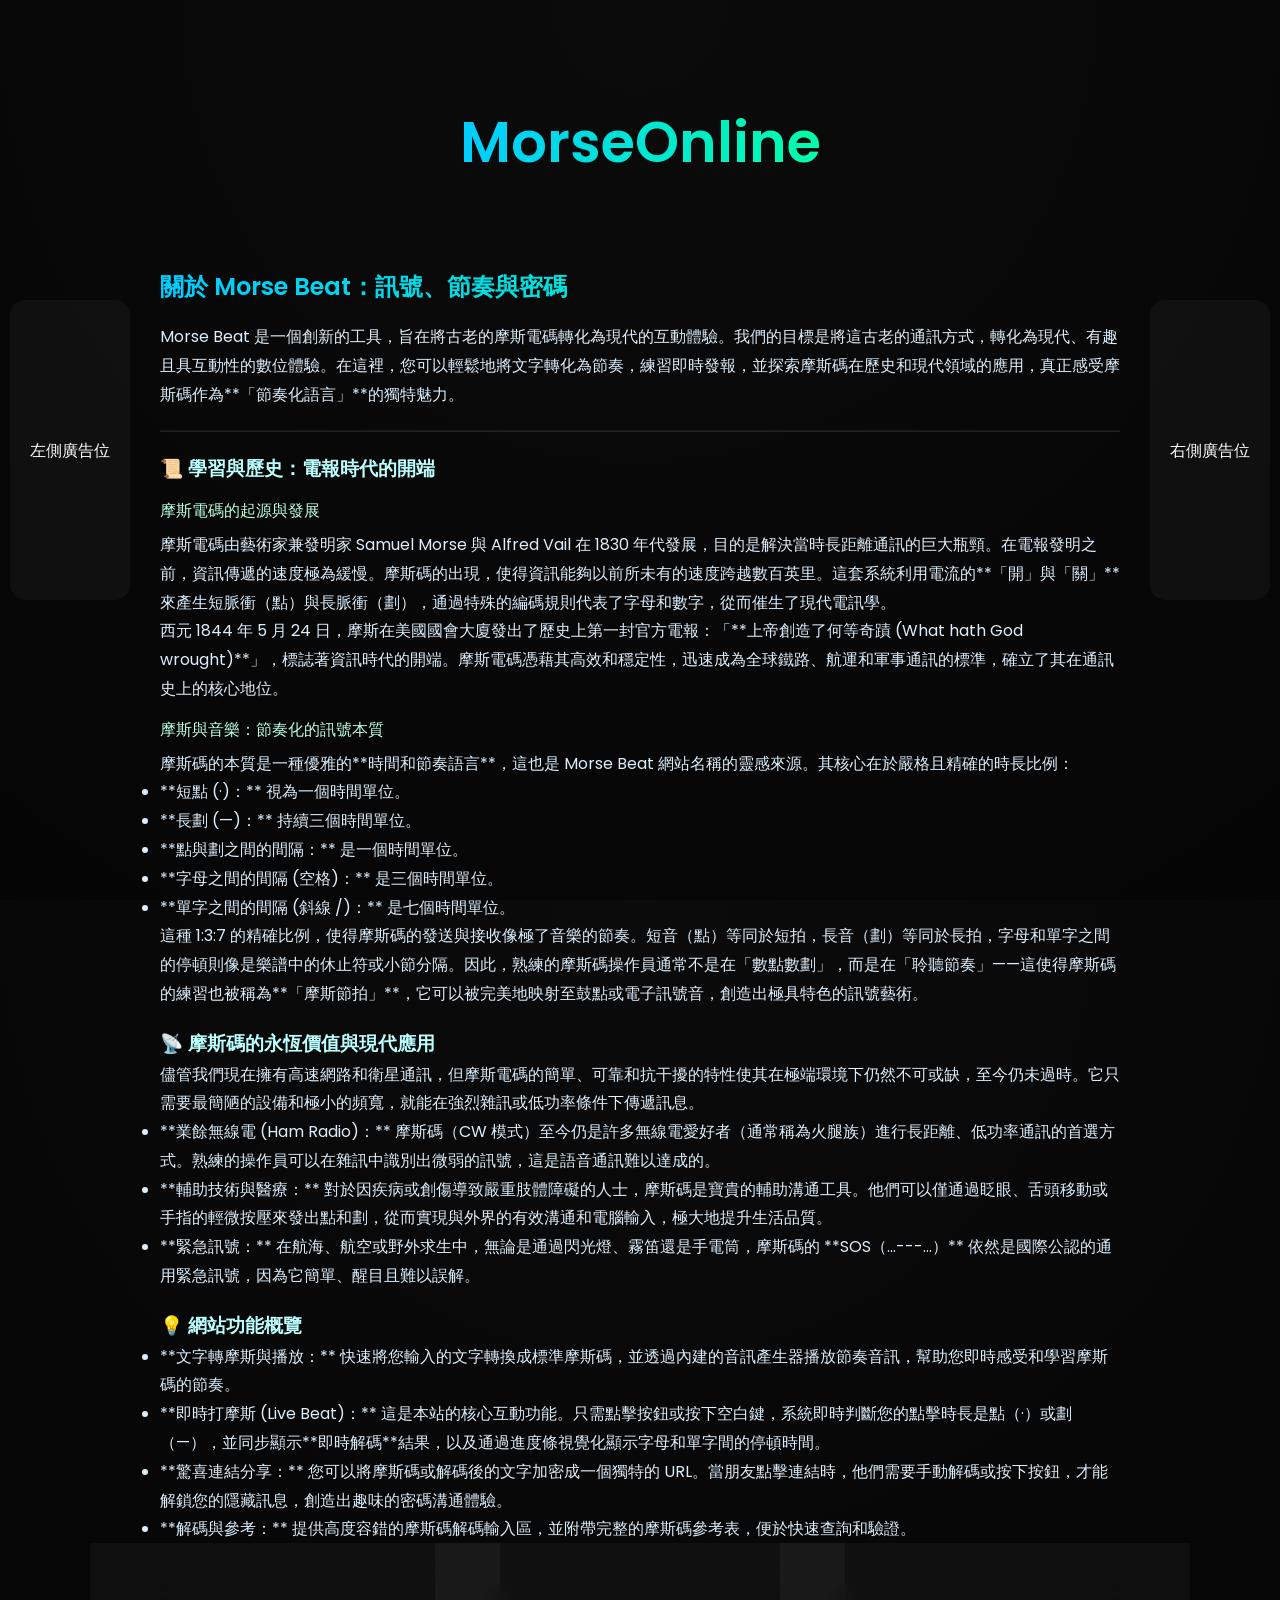
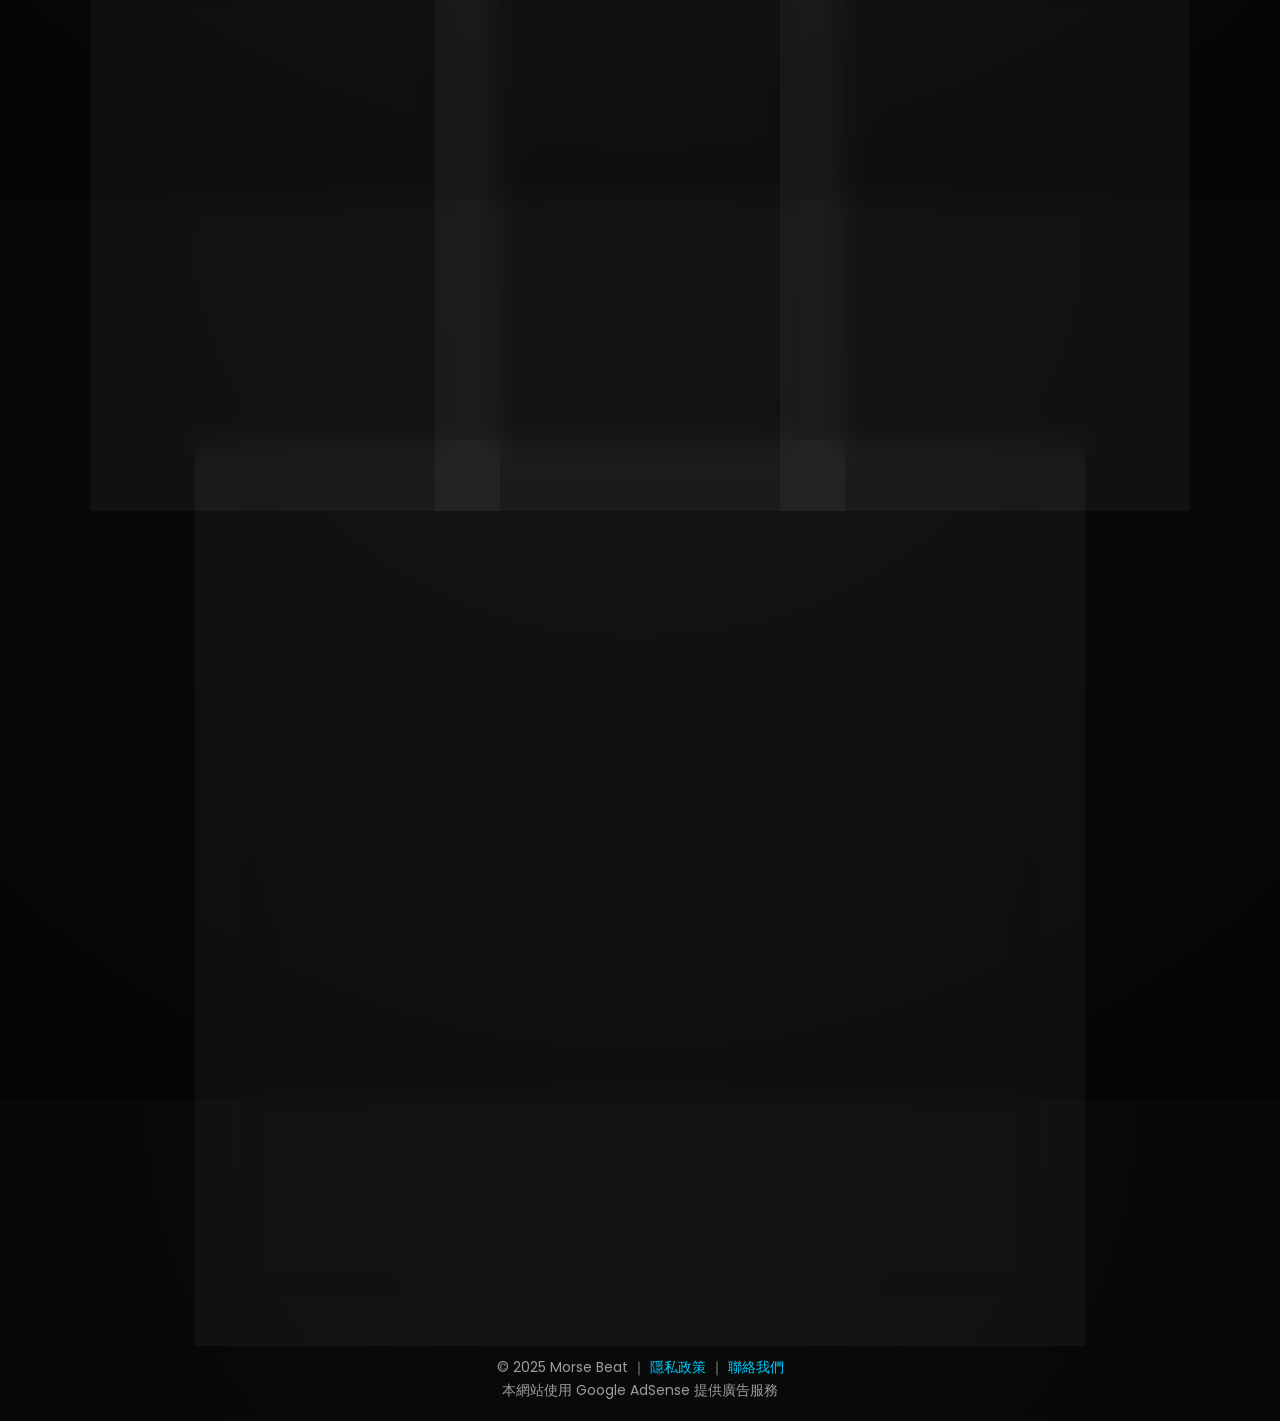
==== commit f59d0518: "0032" ====
--- a/index.html
+++ b/index.html
@@ -4,7 +4,7 @@
 <meta charset="utf-8">
 <meta name="viewport" content="width=device-width, initial-scale=1">
 <meta name="description" content="Morse Beat：結合摩斯碼與音樂節奏的創意工具。輸入文字即可轉換成摩斯節拍，並可分享為驚喜連結（需按解碼才能顯示內容）。">
-<meta name="keywords" content="摩斯碼,Morse code,摩斯節奏,密碼工具,線上摩斯碼轉換器,訊號音樂">
+<meta name="keywords" content="摩斯碼,Morse code,摩斯節奏,密碼工具,線上摩斯碼轉換器,訊號音樂,業餘無線電,輔助溝通">
 <title>Morse Beat</title>
 
 <script async src="https://pagead2.googlesyndication.com/pagead/js/adsbygoogle.js?client=ca-pub-6741848109234929" crossorigin="anonymous"></script>
@@ -14,6 +14,14 @@
 *{box-sizing:border-box;font-family:"Poppins",sans-serif;margin:0;padding:0}
 html,body{height:100%}
 body{background:radial-gradient(circle at top,#0b0b0b,#050505);color:#fff;min-height:100vh;display:flex;flex-direction:column;align-items:center;padding-top:80px;overflow-x:hidden}
+.site-title {
+    font-size: 3.5em; /* 更大的字體 */
+    margin-bottom: 30px; /* 與下方內容的間距 */
+    text-align: center;
+    padding-top: 20px; /* 距離頂部的空間 */
+    z-index: 3; /* 確保在最上層 */
+    position: relative; /* 確保 z-index 生效 */
+}
 
 /* 廣告 */
 .ad-top,.ad-bottom{width:100%;text-align:center;margin:10px 0}
@@ -81,6 +89,7 @@
 /* 內容區 */
 .content{max-width:1000px;padding:20px;margin-top:10px;color:#dceefc;line-height:1.8;z-index:2}
 .content h3{color:#bff; margin-top:18px}
+.content h4{color:#bfd; margin-top:12px; margin-bottom: 5px; font-weight: 500;} /* 新增 H4 樣式 */
 .morse-table{width:100%;border-collapse:collapse;margin-top:12px}
 .morse-table td,.morse-table th{border:1px solid rgba(255,255,255,0.06);padding:8px;text-align:center;font-size:14px;color:#dceefc}
 
@@ -118,78 +127,103 @@
 
 /* 手機版單欄 */
 @media(max-width:767px){
-  .ad-left,.ad-right{display:none}
-  .card{width:90%}
+    .ad-left,.ad-right{display:none}
+    .card{width:90%}
 }
 </style>
 </head>
 <body>
 
+<h1 class="site-title">MorseOnline</h1>
+
 <div class="ad-top">
-  <ins class="adsbygoogle"
-       style="display:block"
-       data-ad-client="ca-pub-6741848109234929"
-       data-ad-slot="1111111111"
-       data-ad-format="auto"
-       data-full-width-responsive="true"></ins>
-  <script>(adsbygoogle = window.adsbygoogle || []).push({});</script>
+    <ins class="adsbygoogle"
+        style="display:block"
+        data-ad-client="ca-pub-6741848109234929"
+        data-ad-slot="1111111111"
+        data-ad-format="auto"
+        data-full-width-responsive="true"></ins>
+    <script>(adsbygoogle = window.adsbygoogle || []).push({});</script>
 </div>
 
 <div class="ad-left">左側廣告位</div>
 <div class="ad-right">右側廣告位</div>
 
 <div class="content">
-  <h2>關於 Morse Beat</h2>
-  <p>Morse Beat 是結合摩斯碼與音樂節奏的創意工具。可將文字轉換為摩斯碼節奏,播放音訊,並生成驚喜連結與朋友分享。</p>
-  <h3>摩斯電碼的起源與發展</h3>
-  <p>摩斯電碼由 Samuel Morse 與 Alfred Vail 在 1830 年代發展,用於電報系統。短脈衝與長脈衝分別代表字母或數字,是跨時代的重要通訊方式。</p>
-  <h3>摩斯與音樂：節奏化的訊號</h3>
-  <p>摩斯碼本質為節奏語言：短音（·）等同短拍,長音（−）等同長拍,字母間停頓像小節分隔。可映射至鼓點或合成器,創造音樂節奏的訊號藝術。</p>
-  <h3>網站功能介紹</h3>
-  <ul>
-    <li>文字轉摩斯,播放節奏音訊</li>
-    <li>摩斯碼複製與生成驚喜連結分享</li>
-    <li>即時打摩斯功能（支援鍵盤與即時音效）</li>
-    <li>解碼區,輸入摩斯碼獲得文字結果</li>
-    <li>歷史與學習區,介紹摩斯碼起源與應用</li>
-  </ul>
+    <h2>關於 Morse Beat：訊號、節奏與密碼</h2>
+    <p>Morse Beat 是一個創新的工具，旨在將古老的摩斯電碼轉化為現代的互動體驗。我們的目標是將這古老的通訊方式，轉化為現代、有趣且具互動性的數位體驗。在這裡，您可以輕鬆地將文字轉化為節奏，練習即時發報，並探索摩斯碼在歷史和現代領域的應用，真正感受摩斯碼作為**「節奏化語言」**的獨特魅力。</p>
+    
+    <hr style="border-color: rgba(255, 255, 255, 0.1); margin: 20px 0;">
+    
+    <h3>📜 學習與歷史：電報時代的開端</h3>
+    
+    <h4>摩斯電碼的起源與發展</h4>
+    <p>摩斯電碼由藝術家兼發明家 Samuel Morse 與 Alfred Vail 在 1830 年代發展，目的是解決當時長距離通訊的巨大瓶頸。在電報發明之前，資訊傳遞的速度極為緩慢。摩斯碼的出現，使得資訊能夠以前所未有的速度跨越數百英里。這套系統利用電流的**「開」與「關」**來產生短脈衝（點）與長脈衝（劃），通過特殊的編碼規則代表了字母和數字，從而催生了現代電訊學。</p>
+    <p>西元 1844 年 5 月 24 日，摩斯在美國國會大廈發出了歷史上第一封官方電報：「**上帝創造了何等奇蹟 (What hath God wrought)**」，標誌著資訊時代的開端。摩斯電碼憑藉其高效和穩定性，迅速成為全球鐵路、航運和軍事通訊的標準，確立了其在通訊史上的核心地位。</p>
+    
+    <h4>摩斯與音樂：節奏化的訊號本質</h4>
+    <p>摩斯碼的本質是一種優雅的**時間和節奏語言**，這也是 Morse Beat 網站名稱的靈感來源。其核心在於嚴格且精確的時長比例：</p>
+    <ul>
+        <li>**短點 (·)：** 視為一個時間單位。</li>
+        <li>**長劃 (—)：** 持續三個時間單位。</li>
+        <li>**點與劃之間的間隔：** 是一個時間單位。</li>
+        <li>**字母之間的間隔 (空格)：** 是三個時間單位。</li>
+        <li>**單字之間的間隔 (斜線 /)：** 是七個時間單位。</li>
+    </ul>
+    <p>這種 1:3:7 的精確比例，使得摩斯碼的發送與接收像極了音樂的節奏。短音（點）等同於短拍，長音（劃）等同於長拍，字母和單字之間的停頓則像是樂譜中的休止符或小節分隔。因此，熟練的摩斯碼操作員通常不是在「數點數劃」，而是在「聆聽節奏」——這使得摩斯碼的練習也被稱為**「摩斯節拍」**，它可以被完美地映射至鼓點或電子訊號音，創造出極具特色的訊號藝術。</p>
+
+    <h3>📡 摩斯碼的永恆價值與現代應用</h3>
+    <p>儘管我們現在擁有高速網路和衛星通訊，但摩斯電碼的簡單、可靠和抗干擾的特性使其在極端環境下仍然不可或缺，至今仍未過時。它只需要最簡陋的設備和極小的頻寬，就能在強烈雜訊或低功率條件下傳遞訊息。</p>
+    <ul>
+        <li>**業餘無線電 (Ham Radio)：** 摩斯碼（CW 模式）至今仍是許多無線電愛好者（通常稱為火腿族）進行長距離、低功率通訊的首選方式。熟練的操作員可以在雜訊中識別出微弱的訊號，這是語音通訊難以達成的。</li>
+        <li>**輔助技術與醫療：** 對於因疾病或創傷導致嚴重肢體障礙的人士，摩斯碼是寶貴的輔助溝通工具。他們可以僅通過眨眼、舌頭移動或手指的輕微按壓來發出點和劃，從而實現與外界的有效溝通和電腦輸入，極大地提升生活品質。</li>
+        <li>**緊急訊號：** 在航海、航空或野外求生中，無論是通過閃光燈、霧笛還是手電筒，摩斯碼的 **SOS（...---...）** 依然是國際公認的通用緊急訊號，因為它簡單、醒目且難以誤解。</li>
+    </ul>
+
+    <h3>💡 網站功能概覽</h3>
+    <ul>
+        <li>**文字轉摩斯與播放：** 快速將您輸入的文字轉換成標準摩斯碼，並透過內建的音訊產生器播放節奏音訊，幫助您即時感受和學習摩斯碼的節奏。</li>
+        <li>**即時打摩斯 (Live Beat)：** 這是本站的核心互動功能。只需點擊按鈕或按下空白鍵，系統即時判斷您的點擊時長是點（·）或劃（—），並同步顯示**即時解碼**結果，以及通過進度條視覺化顯示字母和單字間的停頓時間。</li>
+        <li>**驚喜連結分享：** 您可以將摩斯碼或解碼後的文字加密成一個獨特的 URL。當朋友點擊連結時，他們需要手動解碼或按下按鈕，才能解鎖您的隱藏訊息，創造出趣味的密碼溝通體驗。</li>
+        <li>**解碼與參考：** 提供高度容錯的摩斯碼解碼輸入區，並附帶完整的摩斯碼參考表，便於快速查詢和驗證。</li>
+    </ul>
 </div>
 
 <div class="container">
-    <div class="card">
-    <h1>🎵 Morse Beat</h1>
-    <input type="text" id="textInput" placeholder="輸入文字..." />
-    <div class="output" id="morseOutput">等待輸入...</div>
-    <div>
-      <button id="convertBtn">轉換</button>
-      <button id="playBtn">播放節奏</button>
-      <button id="stopBtn">停止</button>
-      <button class="copy-btn" onclick="copyText('morseOutput')">複製摩斯碼</button>
-      <button class="share-btn" onclick="shareUrl('morseOutput')">分享摩斯碼（驚喜連結）</button>
-    </div>
-    <p style="font-size:12px;margin-top:10px;">**輸出使用標準空格分隔字母**</p>
-  </div>
-
-    <div class="card">
-    <h2>🔍 解碼區</h2>
-    <textarea id="decodeInput" rows="4" placeholder="輸入摩斯碼（例如：.... . .-.. .-.. --- / .-- --- .-. .-.. -..）"></textarea>
-    <div class="output" id="decodeOutput">等待解碼...</div>
-    <div>
-      <button id="decodeBtn">解碼</button>
-      <button class="copy-btn" onclick="copyText('decodeOutput')">複製解碼文字</button>
-      <button class="share-btn" onclick="shareUrl('decodeOutput', true)">分享文字（驚喜連結）</button>
-      <p style="font-size:12px;margin-top:10px;">**注意：字母間用空格分隔，單字間用 `/` 分隔**</p>
-    </div>
-  </div>
-
-    <div class="card">
-    <h2>⚡ 打 Morse Beat</h2>
+    <div class="card">
+    <h1>🎵 Morse Beat</h1>
+    <input type="text" id="textInput" placeholder="輸入文字..." />
+    <div class="output" id="morseOutput">等待輸入...</div>
+    <div>
+        <button id="convertBtn">轉換</button>
+        <button id="playBtn">播放節奏</button>
+        <button id="stopBtn">停止</button>
+        <button class="copy-btn" onclick="copyText('morseOutput')">複製摩斯碼</button>
+        <button class="share-btn" onclick="shareUrl('morseOutput')">分享摩斯碼（驚喜連結）</button>
+    </div>
+    <p style="font-size:12px;margin-top:10px;">**輸出使用標準空格分隔字母**</p>
+    </div>
+
+    <div class="card">
+    <h2>🔍 解碼區</h2>
+    <textarea id="decodeInput" rows="4" placeholder="輸入摩斯碼（例如：.... . .-.. .-.. --- / .-- --- .-. .-.. -..）"></textarea>
+    <div class="output" id="decodeOutput">等待解碼...</div>
+    <div>
+        <button id="decodeBtn">解碼</button>
+        <button class="copy-btn" onclick="copyText('decodeOutput')">複製解碼文字</button>
+        <button class="share-btn" onclick="shareUrl('decodeOutput', true)">分享文字（驚喜連結）</button>
+        <p style="font-size:12px;margin-top:10px;">**注意：字母間用空格分隔，單字間用 `/` 分隔**</p>
+    </div>
+    </div>
+
+    <div class="card">
+    <h2>⚡ 打 Morse Beat</h2>
     <p>點擊按鈕或按 **[空白鍵]**</p>
-    <p>點一下 → 短點「·」 | 長按 >0.5秒 → 長點「−」</p>
-    <p>停頓 **0.7 秒** → 字母分隔 (空格)</p>
-    <p>停頓 **2.1 秒** → 單字分隔 (斜線 ` / `)</p>
-    <button id="beatBtn">🎵 打摩斯</button>
-    <div class="output" id="liveMorse">目前摩斯碼： </div>
+    <p>點一下 → 短點「·」 | 長按 >0.5秒 → 長點「−」</p>
+    <p>停頓 0.7 秒→ 字母分隔 (空格)</p>
+    <p>停頓 2.1 秒 → 單字分隔 (斜線 ` / `)</p>
+    <button id="beatBtn">🎵 打摩斯</button>
+    <div class="output" id="liveMorse">目前摩斯碼： </div>
     
     <div class="output" id="liveDecode" style="min-height: 25px; color: #00ffaa; font-size: 15px; padding: 8px;">即時解碼：</div> 
 
@@ -197,47 +231,47 @@
         <div id="timerProgressBar"></div>
     </div>
 
-    <button onclick="clearLiveMorse()">清除</button>
+    <button onclick="clearLiveMorse()">清除</button>
     <button class="copy-btn" onclick="copyLiveMorse()">複製</button>
-  </div>
+    </div>
 </div>
 
 <div class="card" id="morse-table-card">
-  <h2>摩斯碼參考表 (A–Z, 0–9)</h2>
-  <table class="morse-table">
-    <thead><tr><th>符號</th><th>摩斯</th><th>符號</th><th>摩斯</th></tr></thead>
-    <tbody>
-      <tr><td>A</td><td>.-</td><td>N</td><td>-.</td></tr>
-      <tr><td>B</td><td>-...</td><td>O</td><td>---</td></tr>
-      <tr><td>C</td><td>-.-.</td><td>P</td><td>.--.</td></tr>
-      <tr><td>D</td><td>-..</td><td>Q</td><td>--.-</td></tr>
-      <tr><td>E</td><td>.</td><td>R</td><td>.-.</td></tr>
-      <tr><td>F</td><td>..-.</td><td>S</td><td>...</td></tr>
-      <tr><td>G</td><td>--.</td><td>T</td><td>-</td></tr>
-      <tr><td>H</td><td>....</td><td>U</td><td>..-</td></tr>
-      <tr><td>I</td><td>..</td><td>V</td><td>...-</td></tr>
-      <tr><td>J</td><td>.---</td><td>W</td><td>.--</td></tr>
-      <tr><td>K</td><td>-.-</td><td>X</td><td>-..-</td></tr>
-      <tr><td>L</td><td>.-..</td><td>Y</td><td>-.--</td></tr>
-      <tr><td>M</td><td>--</td><td>Z</td><td>--..</td></tr>
-      <tr><td>0</td><td>-----</td><td>5</td><td>.....</td></tr>
-      <tr><td>1</td><td>.----</td><td>6</td><td>-....</td></tr>
-      <tr><td>2</td><td>..---</td><td>7</td><td>--...</td></tr>
-      <tr><td>3</td><td>...--</td><td>8</td><td>---..</td></tr>
-      <tr><td>4</td><td>....-</td><td>9</td><td>----.</td></tr>
-    </tbody>
-  </table>
+    <h2>摩斯碼參考表 (A–Z, 0–9)</h2>
+    <table class="morse-table">
+    <thead><tr><th>符號</th><th>摩斯</th><th>符號</th><th>摩斯</th></tr></thead>
+    <tbody>
+        <tr><td>A</td><td>.-</td><td>N</td><td>-.</td></tr>
+        <tr><td>B</td><td>-...</td><td>O</td><td>---</td></tr>
+        <tr><td>C</td><td>-.-.</td><td>P</td><td>.--.</td></tr>
+        <tr><td>D</td><td>-..</td><td>Q</td><td>--.-</td></tr>
+        <tr><td>E</td><td>.</td><td>R</td><td>.-.</td></tr>
+        <tr><td>F</td><td>..-.</td><td>S</td><td>...</td></tr>
+        <tr><td>G</td><td>--.</td><td>T</td><td>-</td></tr>
+        <tr><td>H</td><td>....</td><td>U</td><td>..-</td></tr>
+        <tr><td>I</td><td>..</td><td>V</td><td>...-</td></tr>
+        <tr><td>J</td><td>.---</td><td>W</td><td>.--</td></tr>
+        <tr><td>K</td><td>-.-</td><td>X</td><td>-..-</td></tr>
+        <tr><td>L</td><td>.-..</td><td>Y</td><td>-.--</td></tr>
+        <tr><td>M</td><td>--</td><td>Z</td><td>--..</td></tr>
+        <tr><td>0</td><td>-----</td><td>5</td><td>.....</td></tr>
+        <tr><td>1</td><td>.----</td><td>6</td><td>-....</td></tr>
+        <tr><td>2</td><td>..---</td><td>7</td><td>--...</td></tr>
+        <tr><td>3</td><td>...--</td><td>8</td><td>---..</td></tr>
+        <tr><td>4</td><td>....-</td><td>9</td><td>----.</td></tr>
+    </tbody>
+    </table>
 </div>
 
 
 <div class="ad-bottom">
-  <ins class="adsbygoogle"
-       style="display:block"
-       data-ad-client="ca-pub-6741848109234929"
-       data-ad-slot="2222222222"
-       data-ad-format="auto"
-       data-full-width-responsive="true"></ins>
-  <script>(adsbygoogle = window.adsbygoogle || []).push({});</script>
+    <ins class="adsbygoogle"
+        style="display:block"
+        data-ad-client="ca-pub-6741848109234929"
+        data-ad-slot="2222222222"
+        data-ad-format="auto"
+        data-full-width-responsive="true"></ins>
+    <script>(adsbygoogle = window.adsbygoogle || []).push({});</script>
 </div>
 
 <footer>© 2025 Morse Beat ｜ <a href="/privacy">隱私政策</a> ｜ <a href="/contact">聯絡我們</a><br>本網站使用 Google AdSense 提供廣告服務</footer>
@@ -260,9 +294,9 @@
 const decodeOutput=document.getElementById("decodeOutput");
 const decodeBtn=document.getElementById("decodeBtn");
 const liveMorse=document.getElementById("liveMorse");
-const liveDecode = document.getElementById("liveDecode"); // NEW
+const liveDecode = document.getElementById("liveDecode"); 
 const beatBtn=document.getElementById("beatBtn");
-const timerProgressBar = document.getElementById("timerProgressBar"); // NEW
+const timerProgressBar = document.getElementById("timerProgressBar"); 
 
 // 音訊上下文
 let audioCtx;
@@ -277,8 +311,8 @@
 let playing=false;
 
 // 摩斯按鈕輸入常數與計時器 (維持優化後的時間)
-const LIVE_SEPARATOR_TIMEOUT = 700; // 0.7秒: 字母間隔 (space)
-const WORD_SEPARATOR_TIMEOUT = 2100; // 2.1秒: 單詞間隔 (slash)
+const LIVE_SEPARATOR_TIMEOUT = 1000; // 0.7秒: 字母間隔 (space)
+const WORD_SEPARATOR_TIMEOUT = 2200; // 2.1秒: 單詞間隔 (slash)
 let letterSeparatorTimer; 
 let wordSeparatorTimer;   
 
@@ -425,7 +459,7 @@
     showToast("✅ 已複製！");
 }
 
-function realtimeDecode() { // NEW
+function realtimeDecode() { 
     const decoded = morseToText(liveStr.trim());
     liveDecode.textContent = "即時解碼：" + (decoded || "...");
 }
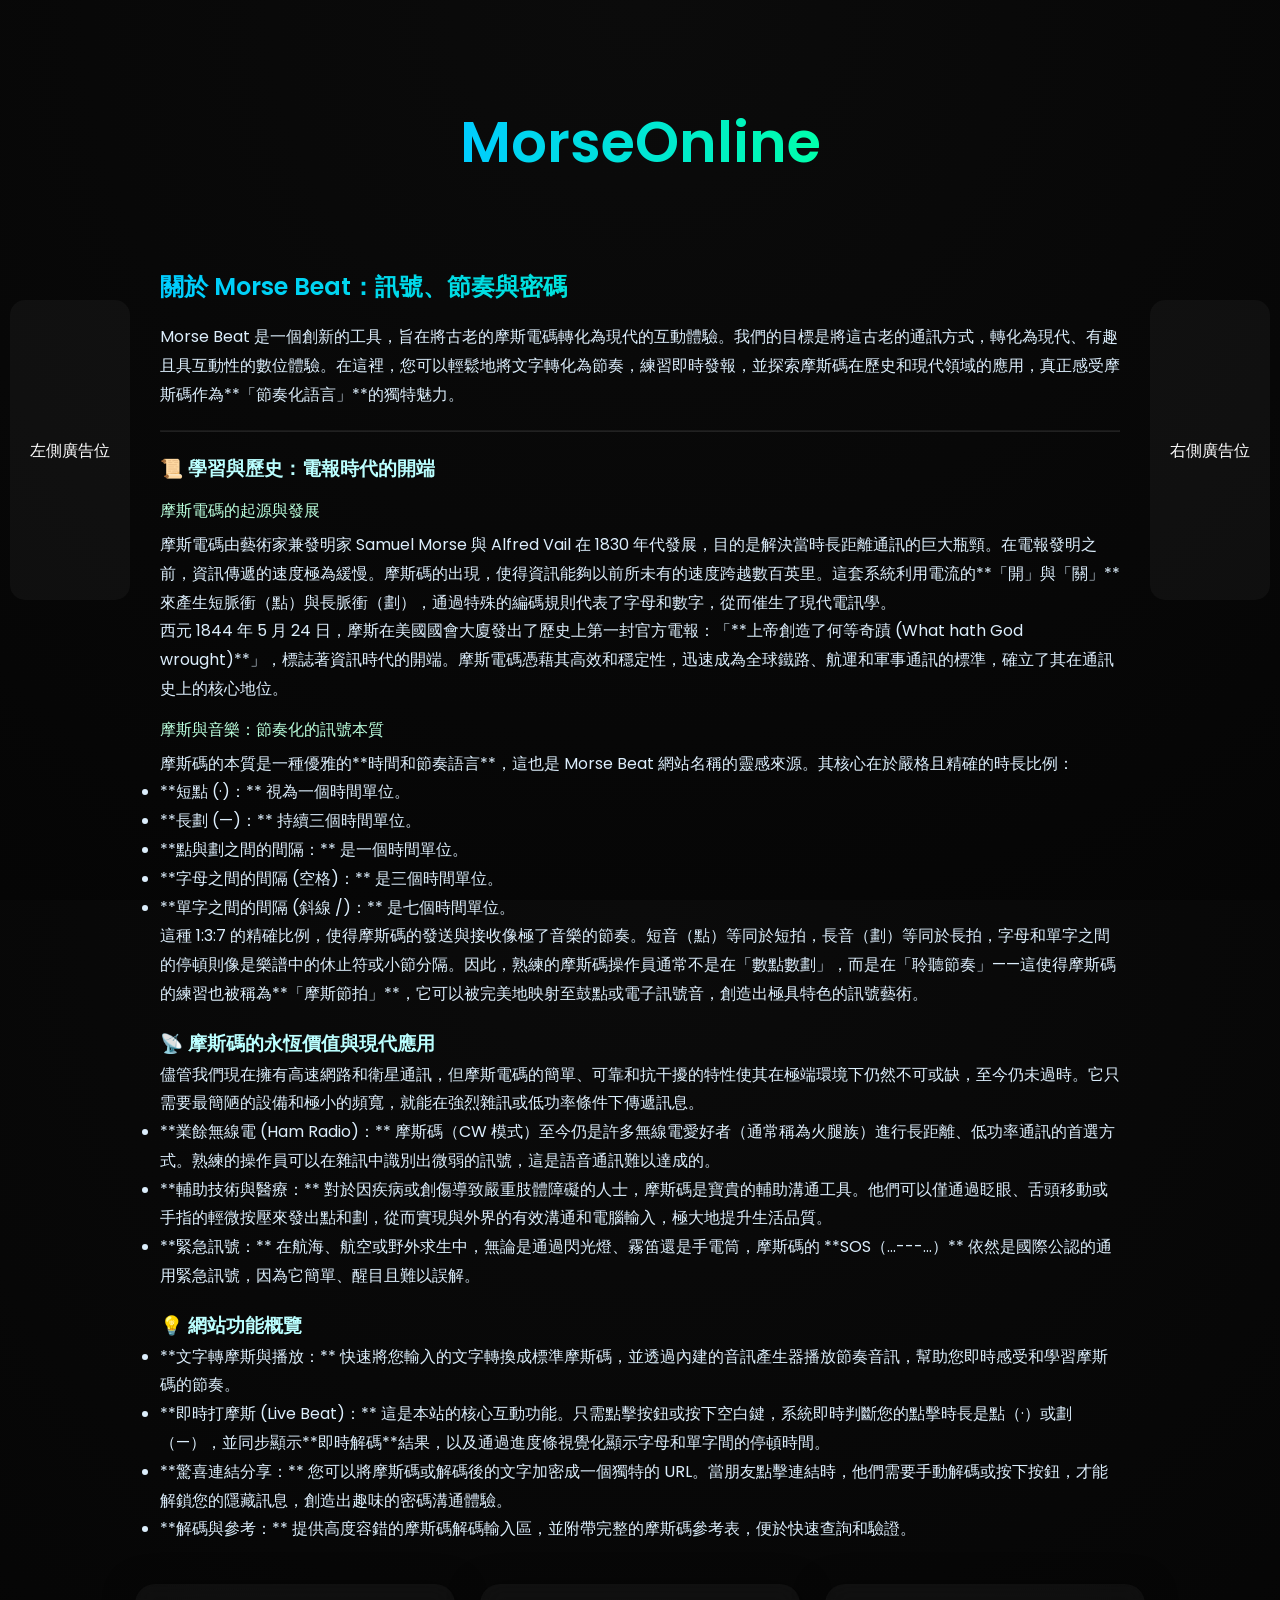
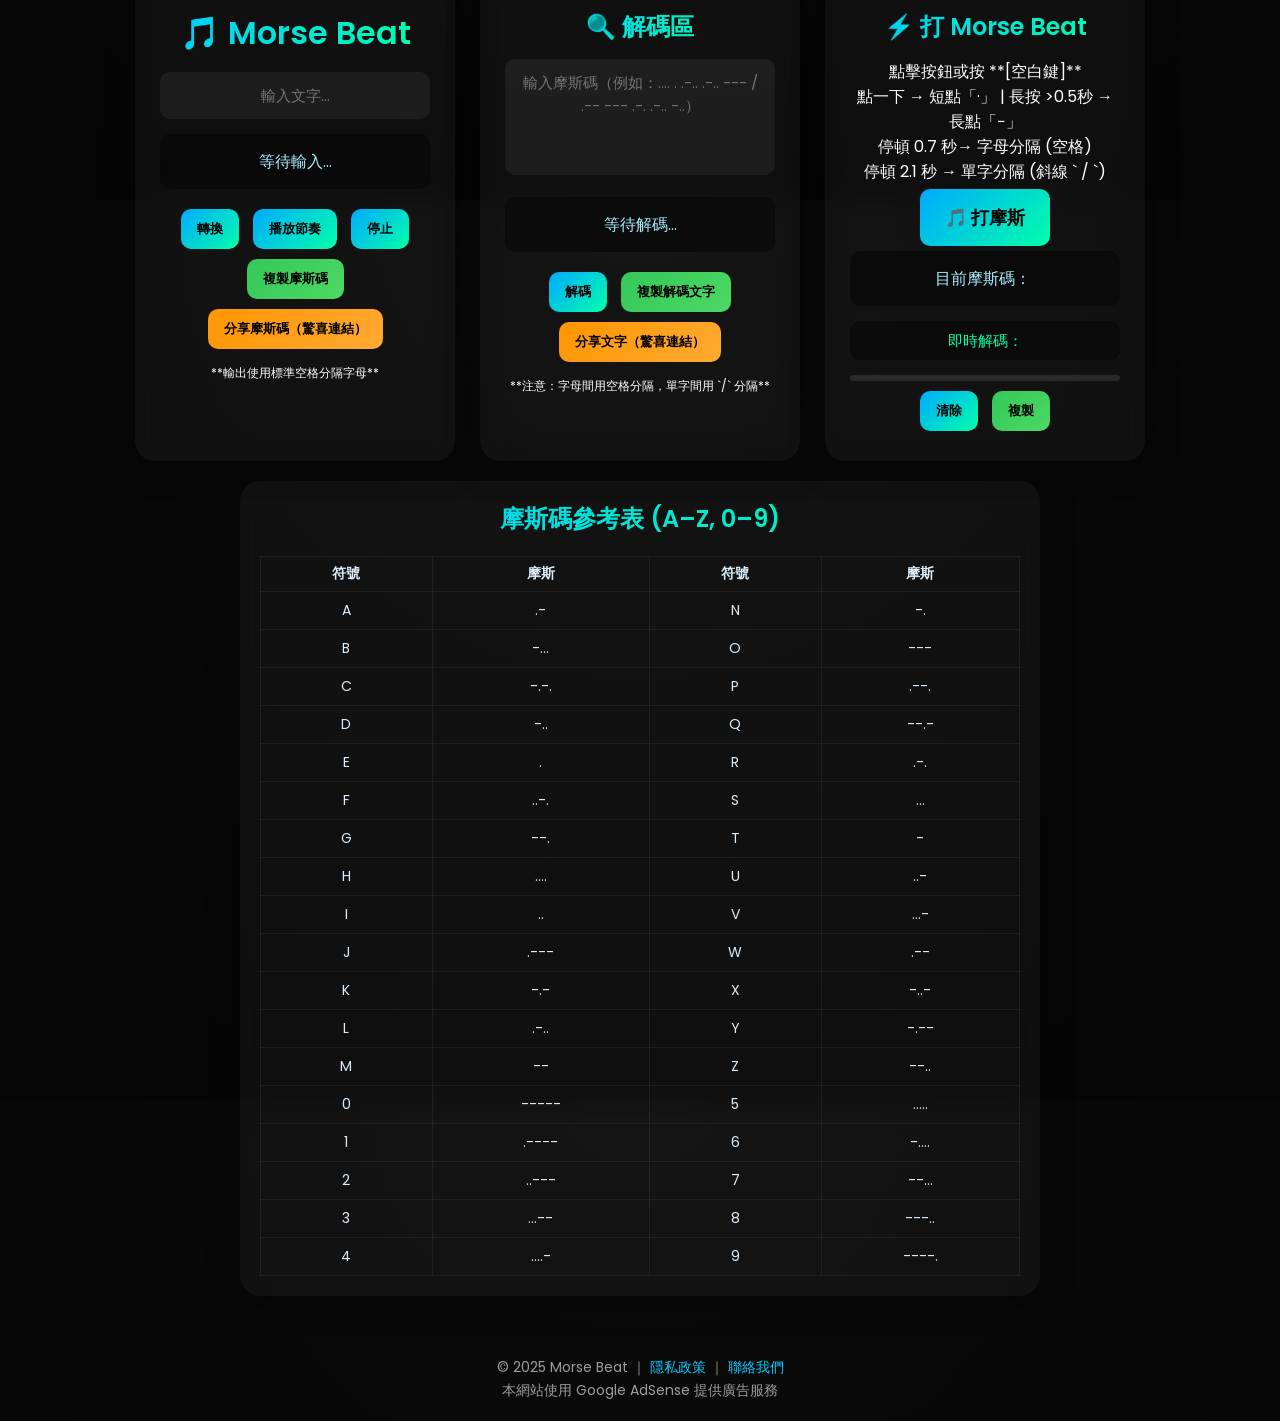
==== commit fb0eaeed: "034" ====
--- a/index.html
+++ b/index.html
@@ -274,7 +274,7 @@
     <script>(adsbygoogle = window.adsbygoogle || []).push({});</script>
 </div>
 
-<footer>© 2025 Morse Beat ｜ <a href="/privacy">隱私政策</a> ｜ <a href="/contact">聯絡我們</a><br>本網站使用 Google AdSense 提供廣告服務</footer>
+<footer>© 2025 Morse Beat ｜ <a>隱私政策</a> ｜ <a>聯絡我們</a><br>本網站使用 Google AdSense 提供廣告服務</footer>
 
 <div id="toast" class="toast">✅ 已複製！</div>
 
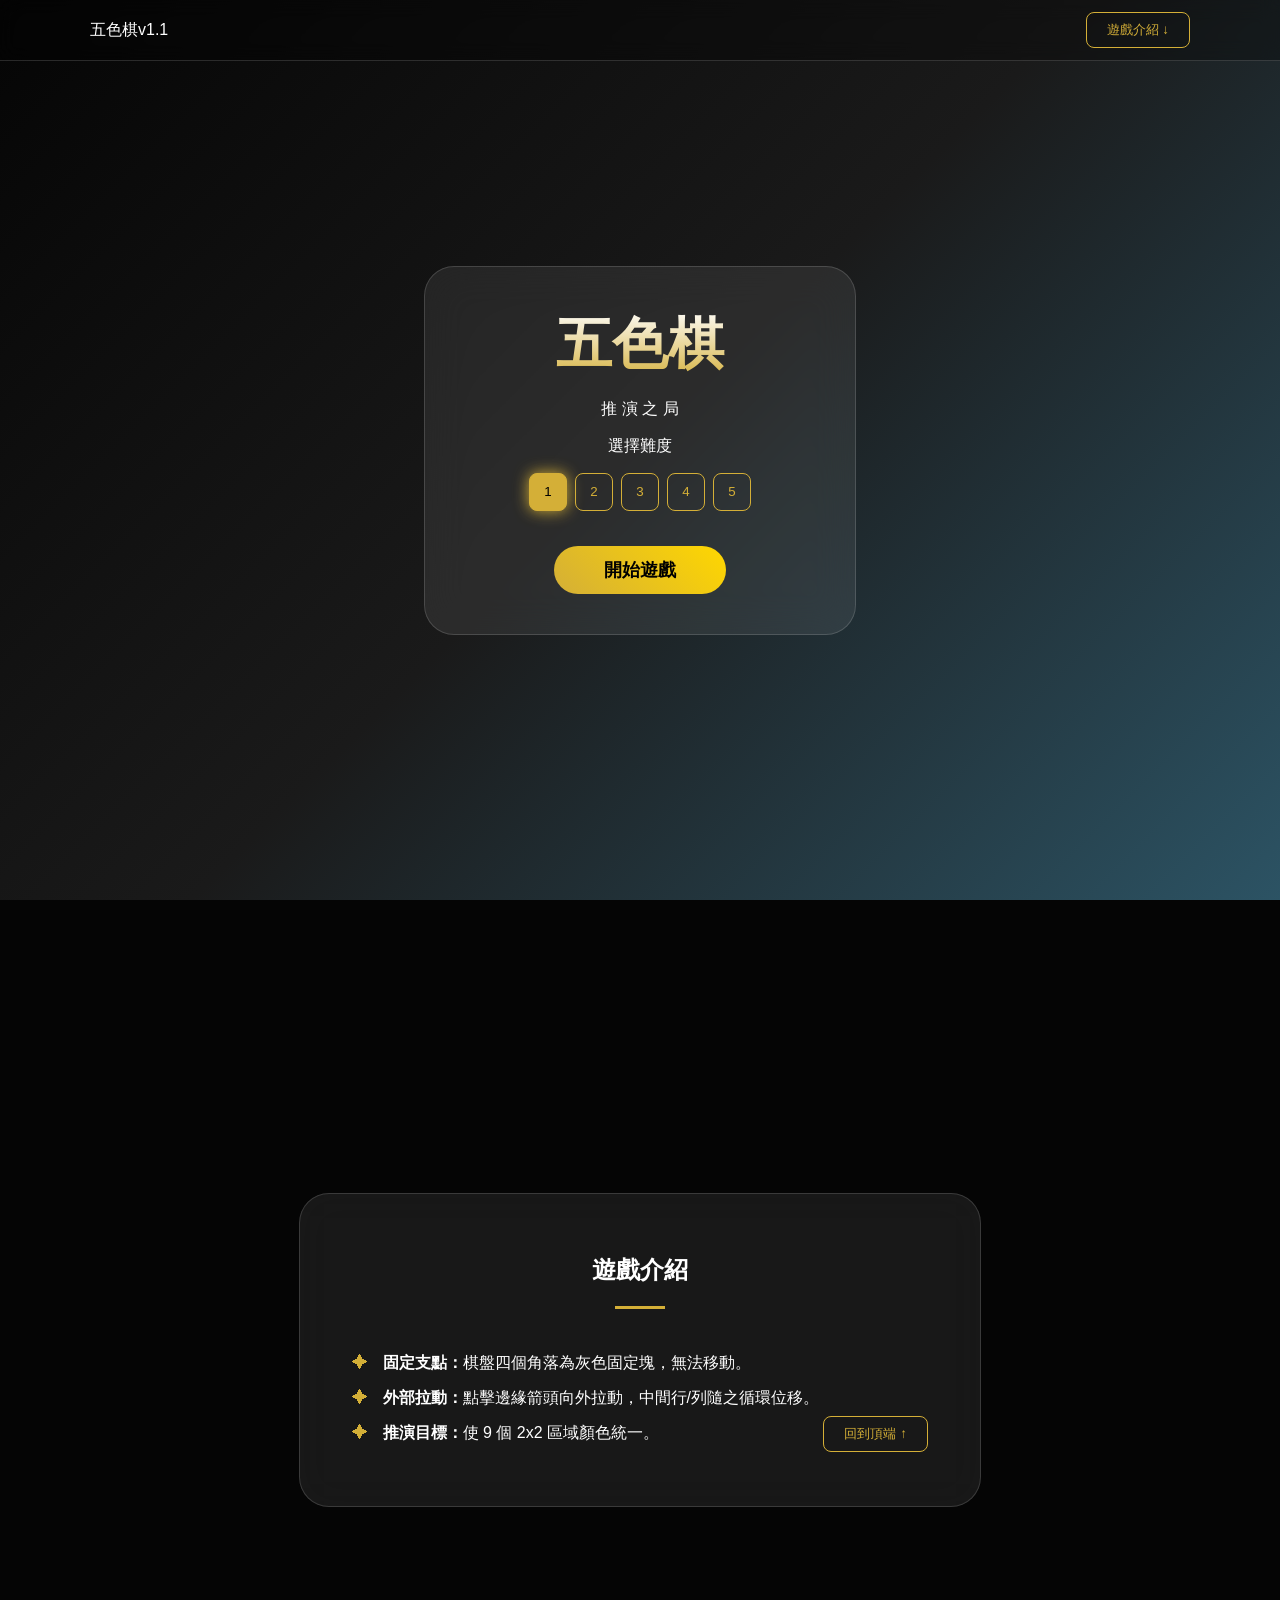
==== commit d94d5ccb: "vs0.0.1" ====
--- a/index.html
+++ b/index.html
@@ -1,612 +1,75 @@
-<!doctype html>
-<html lang="zh-Hant">
+<!DOCTYPE html>
+<html lang="zh-TW">
 <head>
-<meta charset="utf-8">
-<meta name="viewport" content="width=device-width, initial-scale=1">
-<meta name="description" content="Morse Beat：結合摩斯碼與音樂節奏的創意工具。輸入文字即可轉換成摩斯節拍，並可分享為驚喜連結（需按解碼才能顯示內容）。">
-<meta name="keywords" content="摩斯碼,Morse code,摩斯節奏,密碼工具,線上摩斯碼轉換器,訊號音樂,業餘無線電,輔助溝通">
-<title>Morse Beat</title>
-
-<script async src="https://pagead2.googlesyndication.com/pagead/js/adsbygoogle.js?client=ca-pub-6741848109234929" crossorigin="anonymous"></script>
-
-<style>
-@import url("https://fonts.googleapis.com/css2?family=Poppins:wght@400;500;600&display=swap");
-*{box-sizing:border-box;font-family:"Poppins",sans-serif;margin:0;padding:0}
-html,body{height:100%}
-body{background:radial-gradient(circle at top,#0b0b0b,#050505);color:#fff;min-height:100vh;display:flex;flex-direction:column;align-items:center;padding-top:80px;overflow-x:hidden}
-.site-title {
-    font-size: 3.5em; /* 更大的字體 */
-    margin-bottom: 30px; /* 與下方內容的間距 */
-    text-align: center;
-    padding-top: 20px; /* 距離頂部的空間 */
-    z-index: 3; /* 確保在最上層 */
-    position: relative; /* 確保 z-index 生效 */
-}
-
-/* 廣告 */
-.ad-top,.ad-bottom{width:100%;text-align:center;margin:10px 0}
-.ad-left,.ad-right{position:fixed;top:50%;transform:translateY(-50%);width:120px;height:300px;text-align:center;background:rgba(255,255,255,0.04);border-radius:15px;display:flex;align-items:center;justify-content:center;z-index:1}
-.ad-left{left:10px}
-.ad-right{right:10px}
-
-/* container */
-.container{max-width:1200px;display:flex;flex-wrap:wrap;justify-content:center;gap:25px;z-index:2;position:relative;padding:20px}
-.card{background:rgba(255,255,255,0.04);border-radius:20px;backdrop-filter:blur(12px);box-shadow:0 4px 30px rgba(0,0,0,0.5);padding:25px;width:320px;text-align:center;transition:all 0.3s ease}
-.card:hover{transform:translateY(-5px)}
-h1,h2{font-weight:600;background:linear-gradient(90deg,#00ccff,#00ffaa);-webkit-background-clip:text;-webkit-text-fill-color:transparent;margin-bottom:15px}
-input,textarea{width:100%;padding:12px;border-radius:10px;border:none;outline:none;font-size:15px;margin-bottom:15px;background:rgba(255,255,255,0.06);color:#fff;text-align:center;resize:none}
-.output{
-    background:rgba(0,0,0,0.45);
-    border-radius:10px;
-    padding:15px;
-    min-height:50px;
-    color:#aef;
-    font-size:16px;
-    margin-bottom:15px;
-    word-break:break-word;
-    /* FIX: 確保空格被正確顯示 */
-    white-space: pre-wrap; 
-}
-button{background:linear-gradient(135deg,#00aaff,#00ffaa);border:none;border-radius:10px;padding:10px 16px;color:#000;font-weight:600;margin:5px;cursor:pointer;transition:all .2s ease}
-button:hover{transform:scale(1.05)}
-.copy-btn{background:linear-gradient(135deg,#34C759,#4cd964)}
-.share-btn{background:linear-gradient(135deg,#ff9500,#ffaa33)}
-.flash{animation: flash 0.2s ease}
-@keyframes flash{0%{background-color:#00ffaa33}100%{background-color:transparent}}
-
-.toast{position:fixed;bottom:60px;left:50%;transform:translateX(-50%) translateY(30px);background:rgba(255,255,255,0.12);border:1px solid rgba(255,255,255,0.06);backdrop-filter:blur(15px);color:#fff;padding:12px 25px;border-radius:25px;opacity:0;transition:all .4s ease;font-size:15px}
-.toast.show{opacity:1;transform:translateX(-50%) translateY(0)}
-
-/* 摩斯輸入按鈕 */
-#beatBtn{padding:15px 25px;font-size:18px;}
-/* 優化：按鈕按下的即時反饋 */
-#beatBtn.active{
-    background: linear-gradient(135deg, #00ffaa, #00aaff); /* 反轉漸層 */
-    transform: scale(0.95);
-}
-
-/* New Timer Progress Bar Styles */
-#timerProgressContainer {
-    height: 6px;
-    background: rgba(255, 255, 255, 0.1);
-    border-radius: 3px;
-    margin-top: 15px;
-    margin-bottom: 5px;
-    overflow: hidden;
-}
-#timerProgressBar {
-    width: 0;
-    height: 100%;
-    background: linear-gradient(90deg, #00ffaa, #00aaff);
-    border-radius: 3px;
-    /* transition property will be set/unset via JS to control the animation */
-}
-#timerProgressBar.active {
-    width: 100%;
-    transition: width 2.1s linear; /* Total duration of word separator (3 x 0.7s) */
-}
-
-/* 內容區 */
-.content{max-width:1000px;padding:20px;margin-top:10px;color:#dceefc;line-height:1.8;z-index:2}
-.content h3{color:#bff; margin-top:18px}
-.content h4{color:#bfd; margin-top:12px; margin-bottom: 5px; font-weight: 500;} /* 新增 H4 樣式 */
-.morse-table{width:100%;border-collapse:collapse;margin-top:12px}
-.morse-table td,.morse-table th{border:1px solid rgba(255,255,255,0.06);padding:8px;text-align:center;font-size:14px;color:#dceefc}
-
-/* 摩斯表格卡片樣式 */
-#morse-table-card {
-    width: 100%;
-    max-width: 800px; /* 讓表格卡片更寬 */
-    padding: 20px;
-}
-#morse-table-card h2 {
-    text-align: center;
-    margin-bottom: 20px;
-}
-#morse-table-card .morse-table {
-    width: 100%;
-}
-
-/* Footer 樣式調整 */
-footer{
-    color: rgba(255, 255, 255, 0.6);
-    font-size: 14px;
-    padding: 20px;
-    text-align: center;
-    line-height: 1.6;
-    margin-top: 20px;
-}
-footer a{
-    color: #00ccff;
-    text-decoration: none;
-    transition: color 0.3s;
-}
-footer a:hover{
-    color: #00ffaa;
-}
-
-/* 手機版單欄 */
-@media(max-width:767px){
-    .ad-left,.ad-right{display:none}
-    .card{width:90%}
-}
-</style>
+    <meta charset="UTF-8">
+    <meta name="viewport" content="width=device-width, initial-scale=1.0">
+    <title>五色棋 v1.1 - 智能推演</title>
+    <link rel="stylesheet" href="style.css">
 </head>
 <body>
+    <div class="space-bg"></div>
+    <nav class="fixed-nav">
+        <div class="nav-content">
+            <div class="logo">五色棋<span>v1.1</span></div>
+            <button class="btn-nav" id="btn-to-intro">遊戲介紹 ↓</button>
+        </div>
+    </nav>
 
-<h1 class="site-title">MorseOnline</h1>
+    <main class="hero">
+        <div id="main-menu" class="glass-card central-ui">
+            <h1 class="glitter-text">五色棋</h1>
+            <p class="subtitle">推 演 之 局</p>
+            <div class="difficulty-box">
+                <p>選擇難度</p>
+                <div class="lv-group">
+                    <button class="lv-btn active" data-lv="1">1</button>
+                    <button class="lv-btn" data-lv="2">2</button>
+                    <button class="lv-btn" data-lv="3">3</button>
+                    <button class="lv-btn" data-lv="4">4</button>
+                    <button class="lv-btn" data-lv="5">5</button>
+                </div>
+            </div>
+            <button class="btn-start" id="start-btn">開始遊戲</button>
+        </div>
+        
+        <div id="game-container" style="display: none; position: relative;">
+            
+            <div id="countdown-overlay" class="game-overlay" style="display: none;">
+                <div id="countdown-text" class="countdown-text">3</div>
+            </div>
 
-<div class="ad-top">
-    <ins class="adsbygoogle"
-        style="display:block"
-        data-ad-client="ca-pub-6741848109234929"
-        data-ad-slot="1111111111"
-        data-ad-format="auto"
-        data-full-width-responsive="true"></ins>
-    <script>(adsbygoogle = window.adsbygoogle || []).push({});</script>
-</div>
+            <div id="win-modal" class="game-overlay" style="display: none;">
+                <div class="glass-card" style="text-align: center; padding: 40px; border: 2px solid var(--gold);">
+                    <h2 class="glitter-text" style="font-size: 3.5rem;">BINGO!</h2>
+                    <p style="font-size: 1.2rem; margin: 10px 0; color: #ddd;">完美的推演</p>
+                    <p style="font-size: 1.2rem; margin-top: 20px;">總移動次數：<span id="win-moves" style="color: var(--gold); font-size: 2rem; font-weight: bold;">0</span></p>
+                    <button class="btn-start" onclick="location.reload()" style="margin-top: 30px; padding: 10px 40px;">再來一局</button>
+                </div>
+            </div>
 
-<div class="ad-left">左側廣告位</div>
-<div class="ad-right">右側廣告位</div>
-
-<div class="content">
-    <h2>關於 Morse Beat：訊號、節奏與密碼</h2>
-    <p>Morse Beat 是一個創新的工具，旨在將古老的摩斯電碼轉化為現代的互動體驗。我們的目標是將這古老的通訊方式，轉化為現代、有趣且具互動性的數位體驗。在這裡，您可以輕鬆地將文字轉化為節奏，練習即時發報，並探索摩斯碼在歷史和現代領域的應用，真正感受摩斯碼作為**「節奏化語言」**的獨特魅力。</p>
+            <div class="glass-card" style="padding: 20px;">
+               <div class="board" id="board"></div>
+            </div>
     
-    <hr style="border-color: rgba(255, 255, 255, 0.1); margin: 20px 0;">
+            <div class="game-info" style="margin-top: 20px; display: flex; justify-content: space-between; align-items: center; max-width: 350px; margin-inline: auto;">
+              <span style="font-size: 1.2rem;">移動次數：<b id="move-count" style="color: var(--gold);">0</b></span>
+              <button class="btn-outline" onclick="location.reload()">重新開始</button>
+            </div>
+        </div>
+    </main>
     
-    <h3>📜 學習與歷史：電報時代的開端</h3>
-    
-    <h4>摩斯電碼的起源與發展</h4>
-    <p>摩斯電碼由藝術家兼發明家 Samuel Morse 與 Alfred Vail 在 1830 年代發展，目的是解決當時長距離通訊的巨大瓶頸。在電報發明之前，資訊傳遞的速度極為緩慢。摩斯碼的出現，使得資訊能夠以前所未有的速度跨越數百英里。這套系統利用電流的**「開」與「關」**來產生短脈衝（點）與長脈衝（劃），通過特殊的編碼規則代表了字母和數字，從而催生了現代電訊學。</p>
-    <p>西元 1844 年 5 月 24 日，摩斯在美國國會大廈發出了歷史上第一封官方電報：「**上帝創造了何等奇蹟 (What hath God wrought)**」，標誌著資訊時代的開端。摩斯電碼憑藉其高效和穩定性，迅速成為全球鐵路、航運和軍事通訊的標準，確立了其在通訊史上的核心地位。</p>
-    
-    <h4>摩斯與音樂：節奏化的訊號本質</h4>
-    <p>摩斯碼的本質是一種優雅的**時間和節奏語言**，這也是 Morse Beat 網站名稱的靈感來源。其核心在於嚴格且精確的時長比例：</p>
-    <ul>
-        <li>**短點 (·)：** 視為一個時間單位。</li>
-        <li>**長劃 (—)：** 持續三個時間單位。</li>
-        <li>**點與劃之間的間隔：** 是一個時間單位。</li>
-        <li>**字母之間的間隔 (空格)：** 是三個時間單位。</li>
-        <li>**單字之間的間隔 (斜線 /)：** 是七個時間單位。</li>
-    </ul>
-    <p>這種 1:3:7 的精確比例，使得摩斯碼的發送與接收像極了音樂的節奏。短音（點）等同於短拍，長音（劃）等同於長拍，字母和單字之間的停頓則像是樂譜中的休止符或小節分隔。因此，熟練的摩斯碼操作員通常不是在「數點數劃」，而是在「聆聽節奏」——這使得摩斯碼的練習也被稱為**「摩斯節拍」**，它可以被完美地映射至鼓點或電子訊號音，創造出極具特色的訊號藝術。</p>
-
-    <h3>📡 摩斯碼的永恆價值與現代應用</h3>
-    <p>儘管我們現在擁有高速網路和衛星通訊，但摩斯電碼的簡單、可靠和抗干擾的特性使其在極端環境下仍然不可或缺，至今仍未過時。它只需要最簡陋的設備和極小的頻寬，就能在強烈雜訊或低功率條件下傳遞訊息。</p>
-    <ul>
-        <li>**業餘無線電 (Ham Radio)：** 摩斯碼（CW 模式）至今仍是許多無線電愛好者（通常稱為火腿族）進行長距離、低功率通訊的首選方式。熟練的操作員可以在雜訊中識別出微弱的訊號，這是語音通訊難以達成的。</li>
-        <li>**輔助技術與醫療：** 對於因疾病或創傷導致嚴重肢體障礙的人士，摩斯碼是寶貴的輔助溝通工具。他們可以僅通過眨眼、舌頭移動或手指的輕微按壓來發出點和劃，從而實現與外界的有效溝通和電腦輸入，極大地提升生活品質。</li>
-        <li>**緊急訊號：** 在航海、航空或野外求生中，無論是通過閃光燈、霧笛還是手電筒，摩斯碼的 **SOS（...---...）** 依然是國際公認的通用緊急訊號，因為它簡單、醒目且難以誤解。</li>
-    </ul>
-
-    <h3>💡 網站功能概覽</h3>
-    <ul>
-        <li>**文字轉摩斯與播放：** 快速將您輸入的文字轉換成標準摩斯碼，並透過內建的音訊產生器播放節奏音訊，幫助您即時感受和學習摩斯碼的節奏。</li>
-        <li>**即時打摩斯 (Live Beat)：** 這是本站的核心互動功能。只需點擊按鈕或按下空白鍵，系統即時判斷您的點擊時長是點（·）或劃（—），並同步顯示**即時解碼**結果，以及通過進度條視覺化顯示字母和單字間的停頓時間。</li>
-        <li>**驚喜連結分享：** 您可以將摩斯碼或解碼後的文字加密成一個獨特的 URL。當朋友點擊連結時，他們需要手動解碼或按下按鈕，才能解鎖您的隱藏訊息，創造出趣味的密碼溝通體驗。</li>
-        <li>**解碼與參考：** 提供高度容錯的摩斯碼解碼輸入區，並附帶完整的摩斯碼參考表，便於快速查詢和驗證。</li>
-    </ul>
-</div>
-
-<div class="container">
-    <div class="card">
-    <h1>🎵 Morse Beat</h1>
-    <input type="text" id="textInput" placeholder="輸入文字..." />
-    <div class="output" id="morseOutput">等待輸入...</div>
-    <div>
-        <button id="convertBtn">轉換</button>
-        <button id="playBtn">播放節奏</button>
-        <button id="stopBtn">停止</button>
-        <button class="copy-btn" onclick="copyText('morseOutput')">複製摩斯碼</button>
-        <button class="share-btn" onclick="shareUrl('morseOutput')">分享摩斯碼（驚喜連結）</button>
-    </div>
-    <p style="font-size:12px;margin-top:10px;">**輸出使用標準空格分隔字母**</p>
-    </div>
-
-    <div class="card">
-    <h2>🔍 解碼區</h2>
-    <textarea id="decodeInput" rows="4" placeholder="輸入摩斯碼（例如：.... . .-.. .-.. --- / .-- --- .-. .-.. -..）"></textarea>
-    <div class="output" id="decodeOutput">等待解碼...</div>
-    <div>
-        <button id="decodeBtn">解碼</button>
-        <button class="copy-btn" onclick="copyText('decodeOutput')">複製解碼文字</button>
-        <button class="share-btn" onclick="shareUrl('decodeOutput', true)">分享文字（驚喜連結）</button>
-        <p style="font-size:12px;margin-top:10px;">**注意：字母間用空格分隔，單字間用 `/` 分隔**</p>
-    </div>
-    </div>
-
-    <div class="card">
-    <h2>⚡ 打 Morse Beat</h2>
-    <p>點擊按鈕或按 **[空白鍵]**</p>
-    <p>點一下 → 短點「·」 | 長按 >0.5秒 → 長點「−」</p>
-    <p>停頓 0.7 秒→ 字母分隔 (空格)</p>
-    <p>停頓 2.1 秒 → 單字分隔 (斜線 ` / `)</p>
-    <button id="beatBtn">🎵 打摩斯</button>
-    <div class="output" id="liveMorse">目前摩斯碼： </div>
-    
-    <div class="output" id="liveDecode" style="min-height: 25px; color: #00ffaa; font-size: 15px; padding: 8px;">即時解碼：</div> 
-
-    <div id="timerProgressContainer">
-        <div id="timerProgressBar"></div>
-    </div>
-
-    <button onclick="clearLiveMorse()">清除</button>
-    <button class="copy-btn" onclick="copyLiveMorse()">複製</button>
-    </div>
-</div>
-
-<div class="card" id="morse-table-card">
-    <h2>摩斯碼參考表 (A–Z, 0–9)</h2>
-    <table class="morse-table">
-    <thead><tr><th>符號</th><th>摩斯</th><th>符號</th><th>摩斯</th></tr></thead>
-    <tbody>
-        <tr><td>A</td><td>.-</td><td>N</td><td>-.</td></tr>
-        <tr><td>B</td><td>-...</td><td>O</td><td>---</td></tr>
-        <tr><td>C</td><td>-.-.</td><td>P</td><td>.--.</td></tr>
-        <tr><td>D</td><td>-..</td><td>Q</td><td>--.-</td></tr>
-        <tr><td>E</td><td>.</td><td>R</td><td>.-.</td></tr>
-        <tr><td>F</td><td>..-.</td><td>S</td><td>...</td></tr>
-        <tr><td>G</td><td>--.</td><td>T</td><td>-</td></tr>
-        <tr><td>H</td><td>....</td><td>U</td><td>..-</td></tr>
-        <tr><td>I</td><td>..</td><td>V</td><td>...-</td></tr>
-        <tr><td>J</td><td>.---</td><td>W</td><td>.--</td></tr>
-        <tr><td>K</td><td>-.-</td><td>X</td><td>-..-</td></tr>
-        <tr><td>L</td><td>.-..</td><td>Y</td><td>-.--</td></tr>
-        <tr><td>M</td><td>--</td><td>Z</td><td>--..</td></tr>
-        <tr><td>0</td><td>-----</td><td>5</td><td>.....</td></tr>
-        <tr><td>1</td><td>.----</td><td>6</td><td>-....</td></tr>
-        <tr><td>2</td><td>..---</td><td>7</td><td>--...</td></tr>
-        <tr><td>3</td><td>...--</td><td>8</td><td>---..</td></tr>
-        <tr><td>4</td><td>....-</td><td>9</td><td>----.</td></tr>
-    </tbody>
-    </table>
-</div>
-
-
-<div class="ad-bottom">
-    <ins class="adsbygoogle"
-        style="display:block"
-        data-ad-client="ca-pub-6741848109234929"
-        data-ad-slot="2222222222"
-        data-ad-format="auto"
-        data-full-width-responsive="true"></ins>
-    <script>(adsbygoogle = window.adsbygoogle || []).push({});</script>
-</div>
-
-<footer>© 2025 Morse Beat ｜ <a>隱私政策</a> ｜ <a>聯絡我們</a><br>本網站使用 Google AdSense 提供廣告服務</footer>
-
-<div id="toast" class="toast">✅ 已複製！</div>
-
-<script>
-// ===== 摩斯碼字典 =====
-const MORSE={A:".-",B:"-...",C:"-.-.",D:"-..",E:".",F:"..-.",G:"--.",H:"....",I:"..",J:".---",K:"-.-",L:".-..",M:"--",N:"-.",O:"---",P:".--.",Q:"--.-",R:".-.",S:"...",T:"-",U:"..-",V:"...-",W:".--",X:"-..-",Y:"-.--",Z:"--..","1":".----","2":"..---","3":"...--","4":"....-","5":".....","6":"-....","7":"--...","8":"---..","9":"----.","0":"-----"," ":"/"};
-const REVERSE=Object.fromEntries(Object.entries(MORSE).map(([k,v])=>[v,k]));
-const MORSE_UNIT_TIME = 0.15; // 摩斯碼基礎時間單位 (秒)
-
-// 元件
-const textInput=document.getElementById("textInput");
-const morseOutput=document.getElementById("morseOutput");
-const convertBtn=document.getElementById("convertBtn");
-const playBtn=document.getElementById("playBtn");
-const stopBtn=document.getElementById("stopBtn");
-const decodeInput=document.getElementById("decodeInput");
-const decodeOutput=document.getElementById("decodeOutput");
-const decodeBtn=document.getElementById("decodeBtn");
-const liveMorse=document.getElementById("liveMorse");
-const liveDecode = document.getElementById("liveDecode"); 
-const beatBtn=document.getElementById("beatBtn");
-const timerProgressBar = document.getElementById("timerProgressBar"); 
-
-// 音訊上下文
-let audioCtx;
-function initAudio() {
-    if (!audioCtx) {
-        audioCtx = new (window.AudioContext || window.webkitContext)();
-    }
-}
-document.addEventListener('click', initAudio, {once: true});
-document.addEventListener('keydown', initAudio, {once: true}); 
-
-let playing=false;
-
-// 摩斯按鈕輸入常數與計時器 (維持優化後的時間)
-const LIVE_SEPARATOR_TIMEOUT = 1000; // 0.7秒: 字母間隔 (space)
-const WORD_SEPARATOR_TIMEOUT = 2200; // 2.1秒: 單詞間隔 (slash)
-let letterSeparatorTimer; 
-let wordSeparatorTimer;   
-
-// 摩斯碼轉換邏輯 - 使用空格
-function textToMorse(t){
-    return t.toUpperCase().split("").map(c=>MORSE[c]||"").join(" ");
-}
-
-// 優化後的解碼邏輯 (高度容錯性)
-function morseToText(m){
-    // 1. 移除輸入字串尾部的單字分隔符(/)及其周圍的空格。
-    let cleanedInput = m.replace(/\s*\/\s*$/, "").trim(); 
-
-    // 2. 正規化字串中的單字分隔符：將所有可能的斜線格式替換成標準的 " / "
-    let cleanMorse = cleanedInput.replace(/\s*\/\s*/g, " / "); 
-    
-    // 3. 正規化字母分隔符：清理多餘的空格，確保字母間只有一個空格
-    cleanMorse = cleanMorse.replace(/\|/g, " "); // 仍然容許舊的 | 符號
-    cleanMorse = cleanMorse.replace(/\s+/g, " ").trim(); // 清理多餘的空格
-
-    // 如果清理後字串為空，直接返回空
-    if (cleanMorse === "") return ""; 
-
-    // 4. 進行解碼
-    return cleanMorse
-        .split(" / ") // 依標準的 " / " 分割單字
-        .map(w => 
-            w.split(" ") // 依單一空格分割字母
-            .map(s => REVERSE[s]||"") 
-            .join("")
-        )
-        .join(" "); // 單字間以空格合併
-}
-
-convertBtn.onclick=()=>{morseOutput.textContent=textToMorse(textInput.value.trim())||"（無效輸入）";}
-decodeBtn.onclick=()=>{decodeOutput.textContent=morseToText(decodeInput.value.trim())||"（無法解碼或摩斯碼錯誤）";}
-
-// 摩斯碼播放邏輯 (略)
-function beep(start,d){
-    if(!audioCtx) return;
-    const o=audioCtx.createOscillator(),g=audioCtx.createGain();
-    o.type="sine";
-    o.frequency.setValueAtTime(600,audioCtx.currentTime);
-    o.connect(g);
-    g.connect(audioCtx.destination);
-    o.start(start);
-    o.stop(start+d);
-}
-
-function flash(){
-    morseOutput.classList.add("flash");
-    setTimeout(()=>morseOutput.classList.remove("flash"),100)
-}
-
-function playMorse(m){
-    if(!m || playing || !audioCtx) return;
-    playing=true;
-    const unit=MORSE_UNIT_TIME;
-    let time=audioCtx.currentTime;
-    
-    // 播放前只清理無效字符
-    const cleanedMorse = m.replace(/[^.\-/\s]/g, '').trim(); 
-
-    cleanedMorse.split("").forEach(s=>{
-        if(s==="."){
-            beep(time,unit);
-            flash();
-            time+=unit*2;
-        } else if(s==="-"){
-            beep(time,unit*3);
-            flash();
-            time+=unit*4;
-        } else if(s===" "){
-            time+=unit*2;
-        } else if(s==="/"){
-            time+=unit*6;
-        }
-    });
-    setTimeout(()=>{playing=false;},(time-audioCtx.currentTime)*1000);
-}
-
-playBtn.onclick=()=>{
-    const m=morseOutput.textContent.trim();
-    if(m&&m!=="等待輸入...") playMorse(m);
-};
-
-stopBtn.onclick=()=>{
-    if(audioCtx) {
-        audioCtx.close().then(() => audioCtx = new (window.AudioContext || window.webkitContext)());
-    }
-    playing=false;
-};
-
-// 複製與提示 (略)
-function copyText(id){
-    const t=document.getElementById(id).textContent.trim();
-    if(!t||t.startsWith("等待")) return;
-    navigator.clipboard.writeText(t);
-    showToast("✅ 已複製！")
-}
-
-function showToast(msg){
-    const toast=document.getElementById("toast");
-    toast.textContent=msg;
-    toast.classList.add("show");
-    setTimeout(()=>toast.classList.remove("show"),1500)
-}
-
-function shareUrl(id, isText = false){
-    const t=document.getElementById(id).textContent.trim();
-    if(!t||t.startsWith("等待")) return;
-    let paramValue = isText ? textToMorse(t) : t;
-    const url=location.origin+location.pathname+"?m="+encodeURIComponent(paramValue);
-    navigator.clipboard.writeText(url);
-    showToast("🔗 驚喜連結已複製！")
-}
-
-// ===== 摩斯按鈕輸入邏輯 (Live Beat) =====
-
-let liveStr="";
-let pressTimer;
-let isKeyPressed = false; 
-
-function playLiveBeep(type) {
-    if (!audioCtx) {
-        console.warn("AudioContext not ready.");
-        return;
-    }
-    const unit = MORSE_UNIT_TIME;
-    const duration = (type === 'dot' ? unit : unit * 3);
-    const o = audioCtx.createOscillator(), g = audioCtx.createGain();
-    o.type = "sine";
-    o.frequency.setValueAtTime(600, audioCtx.currentTime);
-    o.connect(g);
-    g.connect(audioCtx.destination);
-    o.start(audioCtx.currentTime);
-    o.stop(audioCtx.currentTime + duration);
-}
-
-function copyLiveMorse() {
-    const t = liveStr.trim();
-    if (!t) return;
-    navigator.clipboard.writeText(t);
-    showToast("✅ 已複製！");
-}
-
-function realtimeDecode() { 
-    const decoded = morseToText(liveStr.trim());
-    liveDecode.textContent = "即時解碼：" + (decoded || "...");
-}
-
-function clearTimers() {
-    if (letterSeparatorTimer) clearTimeout(letterSeparatorTimer);
-    if (wordSeparatorTimer) clearTimeout(wordSeparatorTimer);
-    letterSeparatorTimer = null;
-    wordSeparatorTimer = null;
-    
-    // Reset Progress Bar
-    timerProgressBar.classList.remove('active');
-    // Force reflow/repaint to reset the animation immediately
-    void timerProgressBar.offsetWidth; 
-    timerProgressBar.style.width = '0';
-}
-
-function startSeparatorTimer() {
-    clearTimers();
-
-    // Start Progress Bar Animation
-    timerProgressBar.style.transition = 'none'; 
-    timerProgressBar.style.width = '0';
-    // Force reflow
-    void timerProgressBar.offsetWidth; 
-    
-    timerProgressBar.style.transition = `width ${WORD_SEPARATOR_TIMEOUT/1000}s linear`;
-    timerProgressBar.classList.add('active');
-
-
-    letterSeparatorTimer = setTimeout(() => {
-        if (liveStr.trim() !== "" && liveStr.slice(-1) !== " " && liveStr.slice(-1) !== "/") {
-            liveStr += " "; 
-            liveMorse.textContent = "目前摩斯碼：" + liveStr; 
-            realtimeDecode(); // Decode after space is added
-            
-            wordSeparatorTimer = setTimeout(() => {
-                if (liveStr.slice(-1) === " ") {
-                    liveStr = liveStr.slice(0, -1) + "/"; 
-                    liveMorse.textContent = "目前摩斯碼：" + liveStr; 
-                    realtimeDecode(); // Decode after slash is added
-                }
-                wordSeparatorTimer = null; 
-            }, WORD_SEPARATOR_TIMEOUT - LIVE_SEPARATOR_TIMEOUT);
-        }
-        letterSeparatorTimer = null; 
-    }, LIVE_SEPARATOR_TIMEOUT); 
-}
-
-// 修正後的 Live Morse 更新邏輯 (處理計時和解碼)
-function updateLiveMorse(symbol) {
-    clearTimers(); // Clear timers (resets progress bar)
-    
-    liveStr += symbol; 
-    liveMorse.textContent = "目前摩斯碼：" + liveStr; 
-    realtimeDecode(); // Decode after symbol is added
-    startSeparatorTimer(); // Start new timer (starts progress bar)
-}
-
-
-// 開始按壓 (滑鼠或鍵盤)
-function startPress(e){
-    const activeEl = document.activeElement;
-    if (activeEl.tagName === 'INPUT' || activeEl.tagName === 'TEXTAREA') {
-        return;
-    }
-    e.preventDefault();
-    
-    if (isKeyPressed) return;
-    isKeyPressed = true;
-    
-    beatBtn.classList.add('active');
-
-    pressTimer = setTimeout(()=>{
-        pressTimer = null;
-        updateLiveMorse("-");
-        playLiveBeep('dash');
-    }, 500);
-}
-
-// 結束按壓 (滑鼠或鍵盤)
-function endPress(e){
-    const activeEl = document.activeElement;
-    if (activeEl.tagName === 'INPUT' || activeEl.tagName === 'TEXTAREA') {
-        return;
-    }
-    e.preventDefault();
-    
-    if (!isKeyPressed) return;
-    isKeyPressed = false;
-    
-    beatBtn.classList.remove('active');
-
-    if(pressTimer){
-        clearTimeout(pressTimer);
-        pressTimer = null;
-        updateLiveMorse(".");
-        playLiveBeep('dot');
-    }
-}
-
-// 清除即時摩斯碼
-function clearLiveMorse(){
-    liveStr="";
-    liveMorse.textContent="目前摩斯碼：";
-    liveDecode.textContent = "即時解碼："; // Clear decode output
-    clearTimers();
-    
-    isKeyPressed = false;
-    if (pressTimer) {
-        clearTimeout(pressTimer);
-        pressTimer = null;
-    }
-    beatBtn.classList.remove('active');
-}
-
-// 綁定事件
-beatBtn.addEventListener("mousedown",startPress);
-beatBtn.addEventListener("mouseup",endPress);
-beatBtn.addEventListener("mouseleave",endPress); 
-beatBtn.addEventListener("touchstart",startPress);
-beatBtn.addEventListener("touchend",endPress);
-
-document.addEventListener("keydown", (e) => {
-    if (e.code === "Space") {
-        startPress(e);
-    }
-});
-document.addEventListener("keyup", (e) => {
-    if (e.code === "Space") {
-        endPress(e);
-    }
-});
-
-// 處理 URL 參數 (略)
-function checkUrlParams() {
-    const params = new URLSearchParams(window.location.search);
-    const morseCode = params.get('m');
-    
-    if ( morseCode ) {
-        decodeInput.value = decodeURIComponent(morseCode).trim();
-        decodeOutput.textContent = morseToText(decodeInput.value) || "（無法解碼的摩斯碼）";
-        showToast("🎁 收到驚喜摩斯訊息！");
-    }
-}
-
-document.addEventListener('DOMContentLoaded', checkUrlParams);
-</script>
+    <section class="intro-footer" id="intro-section">
+        <div class="glass-card intro-content">
+            <h2 class="gold-text">遊戲介紹</h2>
+            <div class="gold-line"></div>
+            <ul class="features">
+                <li><span>✦</span> <strong>固定支點：</strong>棋盤四個角落為灰色固定塊，無法移動。</li>
+                <li><span>✦</span> <strong>外部拉動：</strong>點擊邊緣箭頭向外拉動，中間行/列隨之循環位移。</li>
+                <li><span>✦</span> <strong>推演目標：</strong>使 9 個 2x2 區域顏色統一。</li>
+            </ul>
+            <button class="btn-outline" id="btn-back-top">回到頂端 ↑</button>
+        </div>
+    </section>
+    <script src="script.js"></script>
 </body>
 </html>
--- a/style.css
+++ b/style.css
@@ -0,0 +1,194 @@
+:root {
+    --gold: #D4AF37;
+    --glass: rgba(255, 255, 255, 0.08);
+    --border: rgba(255, 255, 255, 0.15);
+}
+
+html { scroll-behavior: smooth; }
+body {
+    margin: 0;
+    padding: 0;
+    background-color: var(--space-black, #050505);
+    color: white;
+    font-family: "PingFang TC", "Microsoft JhengHei", sans-serif;
+    overflow-x: hidden;
+    display: block; /* 🌟 加上這行，強制所有大區塊乖乖上下排列 */
+}
+
+.space-bg {
+    position: fixed; top: 0; left: 0; width: 100%; height: 100%;
+    background: linear-gradient(135deg, #050505 0%, #1a1a1a 50%, #2c5364 100%);
+    z-index: -1;
+}
+
+.glass-card { background: var(--glass); backdrop-filter: blur(20px); border: 1px solid var(--border); border-radius: 30px; }
+
+.fixed-nav { position: fixed; top: 0; width: 100%; z-index: 100; background: rgba(0,0,0,0.3); backdrop-filter: blur(10px); border-bottom: 1px solid var(--border); }
+.nav-content { max-width: 1100px; margin: 0 auto; padding: 12px 20px; display: flex; justify-content: space-between; align-items: center; }
+
+/* 首頁區塊 */
+.hero { 
+    min-height: 100vh; 
+    width: 100%; /* 🌟 加上這行 */
+    display: flex; 
+    justify-content: center; 
+    align-items: center; 
+}
+
+/* 下方介紹區塊 */
+
+.central-ui { padding: 40px; text-align: center; width: 350px; }
+.glitter-text { font-size: 3.5rem; background: linear-gradient(to bottom, #fff, var(--gold)); -webkit-background-clip: text; -webkit-text-fill-color: transparent; margin: 0; }
+
+.lv-group { display: flex; gap: 8px; justify-content: center; margin: 15px 0; }
+.lv-btn { width: 38px; height: 38px; background: none; border: 1px solid var(--gold); color: var(--gold); border-radius: 8px; cursor: pointer; }
+.lv-btn.active { background: var(--gold); color: black; box-shadow: 0 0 15px var(--gold); }
+
+.btn-start { margin-top: 20px; padding: 12px 50px; font-size: 1.1rem; background: linear-gradient(45deg, var(--gold), #FFD700); border: none; border-radius: 50px; font-weight: bold; cursor: pointer; }
+
+/* 棋盤佈局 */
+.game-layout { display: flex; flex-direction: column; align-items: center; gap: 10px; }
+.ctrl-middle { display: flex; align-items: center; gap: 10px; }
+.board { 
+    display: grid; grid-template-columns: repeat(6, 52px); 
+    grid-template-rows: repeat(6, 52px); gap: 6px; 
+    padding: 12px; background: rgba(255,255,255,0.05); border-radius: 18px;
+    border: 1px solid var(--border);
+}
+
+/* 按鈕改為外側方向 */
+.ctrl-btn { 
+    background: var(--glass); border: 1px solid var(--border); color: var(--gold); 
+    cursor: pointer; border-radius: 6px; font-size: 16px; transition: 0.2s;
+}
+.ctrl-btn:hover { background: var(--gold); color: black; }
+
+/* 這裡確保按鈕位置對齊中間兩行/列 */
+.ctrl-row { display: flex; gap: 6px; width: 342px; justify-content: center; }
+.ctrl-row button { width: 52px; height: 30px; }
+.ctrl-col { display: flex; flex-direction: column; gap: 6px; height: 342px; justify-content: center; }
+.ctrl-col button { width: 30px; height: 52px; }
+
+/* 顏色定義：綠色改為白色 */
+.c-0 { background: #333; } /* 固定灰 */
+.c-1 { background: #e67e22; box-shadow: 0 0 12px #e67e22; } /* 橙 */
+.c-2 { background: #ffffff; box-shadow: 0 0 12px #ffffff; } /* 白色 (原綠) */
+.c-3 { background: #3498db; box-shadow: 0 0 12px #3498db; } /* 藍 */
+.c-4 { background: #f1c40f; box-shadow: 0 0 12px #f1c40f; } /* 黃 */
+
+/* 下方介紹區 */
+.intro-footer {
+    min-height: 100vh; 
+    width: 100%; /* 🌟 加上這行 */
+    display: flex; 
+    justify-content: center; 
+    align-items: center; 
+    padding: 40px 20px; 
+    box-sizing: border-box;
+}
+.intro-content { max-width: 600px; width: 90%; padding: 40px; text-align: center; }
+.gold-line { width: 50px; height: 3px; background: var(--gold); margin: 20px auto; }
+.features { display: inline-block; text-align: left; list-style: none; padding: 0; line-height: 2.2; }
+.features span { color: var(--gold); margin-right: 10px; }
+.btn-outline { background: none; border: 1px solid var(--gold); color: var(--gold); padding: 8px 20px; border-radius: 8px; cursor: pointer; margin-top: 20px; }
+.game-info { margin-top: 15px; display: flex; gap: 25px; align-items: center; }
+
+/* 確保棋盤大小合適 */
+.board {
+    display: grid;
+    grid-template-columns: repeat(6, 50px);
+    grid-template-rows: repeat(6, 50px);
+    gap: 8px;
+    justify-content: center;
+}
+
+/* 格子基礎設定：加入 flex 讓箭頭文字可以置中 */
+/* 格子基礎設定 */
+.cell {
+    width: 50px;
+    height: 50px;
+    border-radius: 10px;
+    position: relative; /* 為了讓箭頭絕對定位 */
+    transition: 0.3s ease;
+}
+
+/* 可以點擊的邊緣彩色塊 */
+.cell.clickable {
+    cursor: pointer;
+}
+
+.cell.clickable:hover {
+    filter: brightness(1.2);
+    transform: scale(1.05);
+}
+
+/* --- 把箭頭懸浮在棋盤外面的魔術 --- */
+.cell.clickable::after {
+    position: absolute;
+    color: #888; /* 箭頭顏色 */
+    font-size: 18px;
+    font-weight: bold;
+    pointer-events: none; /* 避免擋住點擊 */
+    transition: 0.3s;
+}
+
+.cell.clickable:hover::after { color: var(--gold); }
+
+/* 設定各方向箭頭的位置 (推到格子外面) */
+.cell.arrow-up::after { content: '↑'; top: -30px; left: 50%; transform: translateX(-50%); }
+.cell.arrow-down::after { content: '↓'; bottom: -30px; left: 50%; transform: translateX(-50%); }
+.cell.arrow-left::after { content: '←'; left: -30px; top: 50%; transform: translateY(-50%); }
+.cell.arrow-right::after { content: '→'; right: -30px; top: 50%; transform: translateY(-50%); }
+
+/* 顏色定義 (參考你的截圖完美還原) */
+.c-0 { background: #444; } /* 固定的深灰色角塊 */
+.c-1 { background: #e74c3c; box-shadow: 0 0 10px rgba(231,76,60,0.5); } /* 紅色 */
+.c-2 { background: #e67e22; box-shadow: 0 0 10px rgba(230,126,34,0.5); } /* 橙色 */
+.c-3 { background: #f1c40f; box-shadow: 0 0 10px rgba(241,196,15,0.5); } /* 黃色 */
+.c-4 { background: #3498db; box-shadow: 0 0 10px rgba(52,152,219,0.5); } /* 藍色 */
+.c-5 { background: #ffffff; box-shadow: 0 0 10px rgba(255,255,255,0.5); } /* 白色 */
+
+
+.btn-nav {
+    background: none;
+    border: 1px solid var(--gold);
+    color: var(--gold);
+    padding: 8px 20px;
+    border-radius: 8px;
+    cursor: pointer;
+    transition: 0.2s;
+}
+
+.game-overlay {
+    position: absolute;
+    top: 0; left: 0; width: 100%; height: 100%;
+    background: rgba(0, 0, 0, 0.7);
+    backdrop-filter: blur(5px);
+    display: flex;
+    justify-content: center;
+    align-items: center;
+    z-index: 50;
+    border-radius: 30px;
+}
+
+.countdown-text {
+    font-size: 8rem;
+    color: var(--gold);
+    font-weight: bold;
+    text-shadow: 0 0 30px var(--gold);
+    animation: pop 1s ease-in-out infinite;
+}
+
+/* 倒數跳動動畫 */
+@keyframes pop {
+    0% { transform: scale(0.5); opacity: 0; }
+    50% { transform: scale(1.2); opacity: 1; }
+    100% { transform: scale(1); opacity: 0; }
+}
+
+/* 過關時棋盤的發光效果 */
+.board.win-glow {
+    box-shadow: 0 0 50px rgba(212, 175, 55, 0.6);
+    border: 1px solid var(--gold);
+    transition: 0.8s ease;
+}
